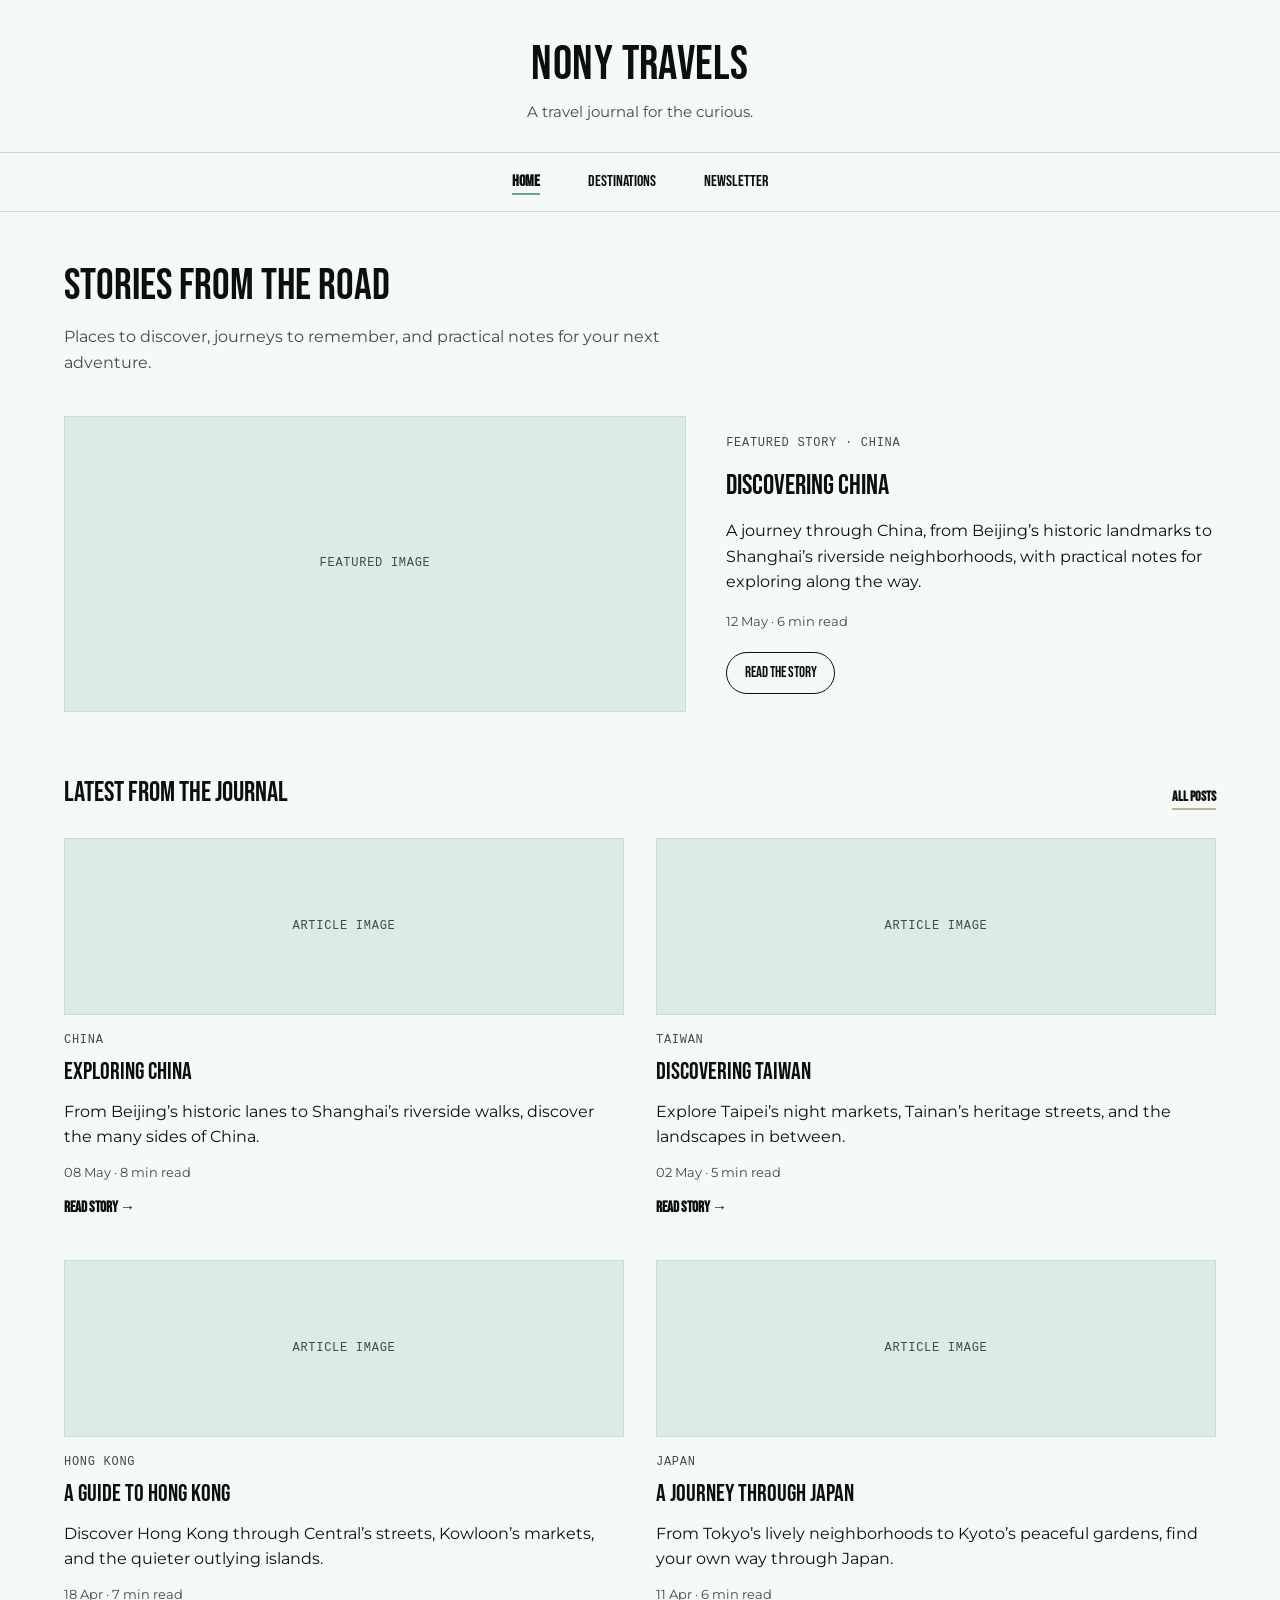
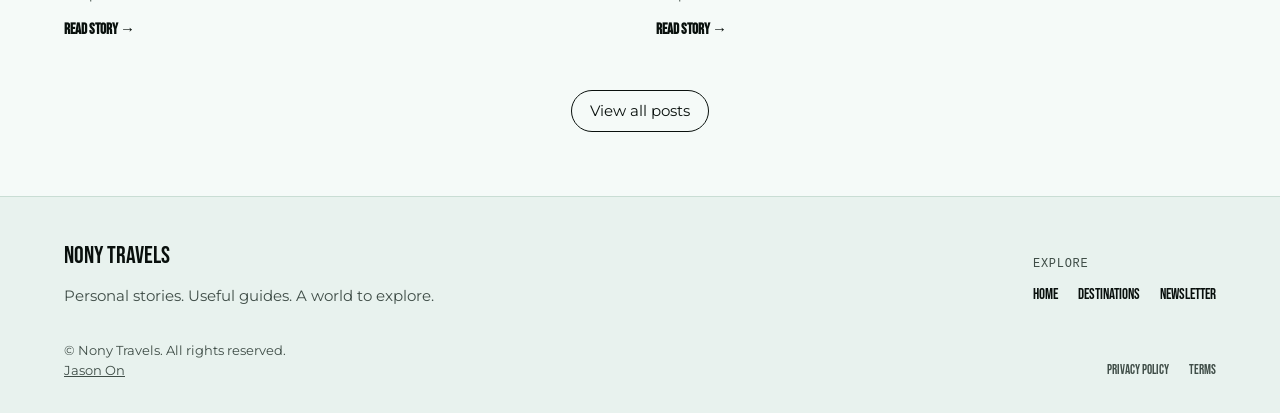
==== index.html @ f222a82f "Update index.html" ====
<!DOCTYPE html>
<html lang="en">
<head>
    <meta charset="UTF-8">
    <meta name="viewport" content="width=device-width, initial-scale=1.0">
    <title>Nony Travels | A travel journal for the curious</title>
    <link rel="stylesheet" href="travel.css">
</head>
<body>

    <header class="site-header">
        <h1>Nony Travels</h1>
        <p class="tagline">A travel journal for the curious.</p>
    </header>

    <nav class="site-nav" aria-label="Main">
        <ul>
            <li><a href="index.html" aria-current="page">Home</a></li>
            <li><a href="destinations.html">Destinations</a></li>
            <li><a href="newsletter.html">Newsletter</a></li>
        </ul>
    </nav>

    <main>
        <section class="intro">
            <h2>Stories from the road</h2>
            <p>Places to discover, journeys to remember, and practical notes for your next adventure.</p>
        </section>

        <!-- Featured story -->
        <section class="featured" aria-labelledby="featured-title">
            <div class="placeholder placeholder-featured" role="img" aria-label="Featured image placeholder">
                Featured image
            </div>
            <div class="featured-text">
                <p class="label">Featured story &middot; China</p>
                <h3 id="featured-title">Discovering China</h3>
                <p>A journey through China, from Beijing&rsquo;s historic landmarks to Shanghai&rsquo;s riverside neighborhoods, with practical notes for exploring along the way.</p>
                <p class="meta">12 May &middot; 6 min read</p>
                <a class="button" href="#">Read the story</a>
            </div>
        </section>

        <!-- Latest posts -->
        <section class="latest" aria-labelledby="latest-title">
            <div class="section-heading">
                <h2 id="latest-title">Latest from the journal</h2>
                <a class="all-posts" href="#">All posts</a>
            </div>

            <div class="post-grid">
                <article class="post">
                    <div class="placeholder placeholder-article" role="img" aria-label="Article image placeholder">
                        Article image
                    </div>
                    <p class="label">China</p>
                    <h3>Exploring China</h3>
                    <p>From Beijing&rsquo;s historic lanes to Shanghai&rsquo;s riverside walks, discover the many sides of China.</p>
                    <p class="meta">08 May &middot; 8 min read</p>
                    <a class="read-link" href="#">Read story &rarr;</a>
                </article>

                <article class="post">
                    <div class="placeholder placeholder-article" role="img" aria-label="Article image placeholder">
                        Article image
                    </div>
                    <p class="label">Taiwan</p>
                    <h3>Discovering Taiwan</h3>
                    <p>Explore Taipei&rsquo;s night markets, Tainan&rsquo;s heritage streets, and the landscapes in between.</p>
                    <p class="meta">02 May &middot; 5 min read</p>
                    <a class="read-link" href="#">Read story &rarr;</a>
                </article>

                <article class="post">
                    <div class="placeholder placeholder-article" role="img" aria-label="Article image placeholder">
                        Article image
                    </div>
                    <p class="label">Hong Kong</p>
                    <h3>A guide to Hong Kong</h3>
                    <p>Discover Hong Kong through Central&rsquo;s streets, Kowloon&rsquo;s markets, and the quieter outlying islands.</p>
                    <p class="meta">18 Apr &middot; 7 min read</p>
                    <a class="read-link" href="#">Read story &rarr;</a>
                </article>

                <article class="post">
                    <div class="placeholder placeholder-article" role="img" aria-label="Article image placeholder">
                        Article image
                    </div>
                    <p class="label">Japan</p>
                    <h3>A journey through Japan</h3>
                    <p>From Tokyo&rsquo;s lively neighborhoods to Kyoto&rsquo;s peaceful gardens, find your own way through Japan.</p>
                    <p class="meta">11 Apr &middot; 6 min read</p>
                    <a class="read-link" href="#">Read story &rarr;</a>
                </article>
            </div>

            <p class="view-all">
                <a class="button" href="#">View all posts</a>
            </p>
        </section>
    </main>

    <footer class="site-footer">
        <div class="footer-inner">
            <div class="footer-brand">
                <p class="footer-name">Nony Travels</p>
                <p>Personal stories. Useful guides. A world to explore.</p>
            </div>

            <nav class="footer-nav" aria-label="Footer">
                <p class="label">Explore</p>
                <ul>
                    <li><a href="index.html">Home</a></li>
                    <li><a href="destinations.html">Destinations</a></li>
                    <li><a href="newsletter.html">Newsletter</a></li>
                </ul>
            </nav>

            <p class="copyright">&copy; Nony Travels. All rights reserved.<br>
                <a href="mailto:jasonon@asu.edu">Jason On</a>
            </p>

            <ul class="legal">
                <li><a href="#">Privacy policy</a></li>
                <li><a href="#">Terms</a></li>
            </ul>
        </div>
    </footer>

</body>
</html>
---- travel.css ----
@import url("https://fonts.googleapis.com/css2?family=Bebas+Neue&family=Montserrat:wght@400;500;600&display=swap");

/* Theme colors */
:root {
	--color-text: #09100d;
	--color-background: #f5faf8;
	--color-primary: #66a991;
	--color-secondary: #95dabe;
	--color-accent: #bcb68a;

	
	--color-muted: #3f4d47;          
	--color-line: #c9ddd4;           
	--color-placeholder: #dcebe5;    
	--color-footer: #e8f2ee;

	--font-serif: "Bebas Neue", sans-serif;
	--font-sans: "Bebas Neue", sans-serif;
	--font-mono: ui-monospace, "SF Mono", Menlo, Consolas, monospace;

	--page-width: 1200px;
	--gutter: 1.5rem;
}

/* Base */
*,
*::before,
*::after {
	box-sizing: border-box;
}

body {
	display: flex;
	flex-direction: column;
	min-height: 100vh;
	margin: 0;
	font-family: var(--font-sans);
	font-size: 1rem;
	line-height: 1.6;
	color: var(--color-text);
	background-color: var(--color-background);
	animation: page-load 900ms ease-out both;
}

@keyframes page-load {
	from {
		filter: blur(12px);
		opacity: 0;
	}
	to {
		filter: blur(0);
		opacity: 1;
	}
}

@media (prefers-reduced-motion: reduce) {
	body {
		animation: none;
	}
}

h1,
h2,
h3 {
	font-family: var(--font-serif);
	font-weight: 400;
	line-height: 1.2;
	margin: 0;
}

p {
	margin: 0;
	font-family: "Montserrat", sans-serif;
}

a {
	color: inherit;
}

a:focus-visible {
	outline: 3px solid var(--color-primary);
	outline-offset: 3px;
	border-radius: 2px;
}

ul {
	list-style: none;
	margin: 0;
	padding: 0;
}

/* Small reusable pieces */
.label {
	font-family: var(--font-mono);
	font-size: 0.75rem;
	text-transform: uppercase;
	letter-spacing: 0.06em;
	color: var(--color-muted);
}

.meta {
	font-size: 0.8125rem;
	color: var(--color-muted);
}

.button {
	display: inline-block;
	padding: 0.5rem 1.1rem;
	border: 1px solid var(--color-text);
	border-radius: 999px;
	text-decoration: none;
	font-size: 0.9375rem;
	background: transparent;
	transition: background-color 0.15s ease;
}

.button:hover {
	background-color: var(--color-secondary);
}

/* Header */
.site-header {
	padding: 2.25rem var(--gutter) 1.75rem;
	text-align: center;
	background-color: var(--color-background);
}

.site-header h1 {
	font-size: clamp(2rem, 5vw, 3rem);
	letter-spacing: 0.01em;
}

.tagline {
	margin-top: 0.4rem;
	font-size: 0.9375rem;
	color: var(--color-muted);
}

/* Navigation */
.site-nav {
	border-top: 1px solid var(--color-line);
	border-bottom: 1px solid var(--color-line);
	background-color: var(--color-background);
}

.site-nav ul {
	display: flex;
	justify-content: center;
	flex-wrap: wrap;
	gap: 0.5rem 3rem;
	padding: 1rem var(--gutter);
}

.site-nav a {
	text-decoration: none;
	font-size: 1rem;
	padding-bottom: 2px;
	border-bottom: 2px solid transparent;
}

.site-nav a:hover {
	border-bottom-color: var(--color-accent);
}

.site-nav a[aria-current="page"] {
	font-weight: 600;
	border-bottom-color: var(--color-primary);
}

/* Main layout */
main {
	flex: 1;
	max-width: var(--page-width);
	margin: 0 auto;
	padding: 3rem var(--gutter) 4rem;
}

.intro h2 {
	font-size: clamp(2rem, 4.5vw, 2.75rem);
}

.intro p {
	margin-top: 0.75rem;
	color: var(--color-muted);
	max-width: 60ch;
}

/* Image placeholders */
.placeholder {
	display: flex;
	align-items: center;
	justify-content: center;
	background-color: var(--color-placeholder);
	border: 1px solid var(--color-line);
	font-family: var(--font-mono);
	font-size: 0.75rem;
	text-transform: uppercase;
	letter-spacing: 0.06em;
	color: var(--color-muted);
}

.placeholder-featured {
	aspect-ratio: 672 / 320;
	min-height: 220px;
}

.placeholder-article {
	aspect-ratio: 584 / 184;
	min-height: 140px;
	margin-bottom: 1rem;
}

/* Featured story */
.featured {
	display: grid;
	grid-template-columns: 1.27fr 1fr;
	gap: 2.5rem;
	align-items: center;
	margin-top: 2.5rem;
}

.featured-text .label {
	margin-bottom: 1rem;
}

.featured-text h3 {
	font-size: 1.75rem;
	margin-bottom: 1rem;
}

.featured-text .meta {
	margin: 1rem 0 1.25rem;
}

/* Latest from the journal */
.latest {
	margin-top: 4rem;
}

.section-heading {
	display: flex;
	justify-content: space-between;
	align-items: baseline;
	gap: 1rem;
	margin-bottom: 1.75rem;
}

.section-heading h2 {
	font-size: 1.75rem;
}

.all-posts {
	font-size: 0.875rem;
	font-weight: 600;
	text-decoration: none;
	border-bottom: 2px solid var(--color-accent);
}

.all-posts:hover {
	border-bottom-color: var(--color-primary);
}

.post-grid {
	display: grid;
	grid-template-columns: repeat(2, 1fr);
	gap: 2.5rem 2rem;
}

.post .label {
	margin-bottom: 0.5rem;
}

.post h3 {
	font-size: 1.5rem;
	margin-bottom: 0.75rem;
}

.post .meta {
	margin: 0.75rem 0;
}

.read-link {
	font-size: 0.9375rem;
	font-weight: 600;
	text-decoration: none;
}

.read-link:hover {
	text-decoration: underline;
	text-decoration-color: var(--color-primary);
	text-decoration-thickness: 2px;
	text-underline-offset: 4px;
}

.view-all {
	margin-top: 3rem;
	text-align: center;
}

/* Footer */
.site-footer {
	background-color: var(--color-footer);
	border-top: 1px solid var(--color-line);
}

.footer-inner {
	max-width: var(--page-width);
	margin: 0 auto;
	padding: 2.5rem var(--gutter) 2rem;
	display: grid;
	grid-template-columns: 1fr auto;
	grid-template-areas:
		"brand nav"
		"copy  legal";
	gap: 2rem 3rem;
	align-items: end;
}

.footer-brand {
	grid-area: brand;
}

.footer-name {
	font-family: var(--font-serif);
	font-size: 1.5rem;
	margin-bottom: 0.5rem;
}

.footer-brand p:last-child {
	color: var(--color-muted);
	font-size: 0.9375rem;
}

.footer-nav {
	grid-area: nav;
}

.footer-nav .label {
	margin-bottom: 0.5rem;
}

.footer-nav ul,
.legal {
	display: flex;
	flex-wrap: wrap;
	gap: 0.25rem 1.25rem;
}

.footer-nav a {
	text-decoration: none;
	font-size: 0.9375rem;
}

.footer-nav a:hover,
.legal a:hover,
.copyright a:hover {
	text-decoration: underline;
}

.copyright {
	grid-area: copy;
	font-size: 0.8125rem;
	color: var(--color-muted);
}

.legal {
	grid-area: legal;
	justify-content: flex-end;
	font-size: 0.8125rem;
	color: var(--color-muted);
}

.legal a {
	text-decoration: none;
}

/* Tablet and mobile */
@media (max-width: 800px) {
	.featured {
		grid-template-columns: 1fr;
		gap: 1.5rem;
	}

	.post-grid {
		grid-template-columns: 1fr;
	}

	.footer-inner {
		grid-template-columns: 1fr;
		grid-template-areas:
			"brand"
			"nav"
			"copy"
			"legal";
		align-items: start;
	}

	.legal {
		justify-content: flex-start;
	}
}
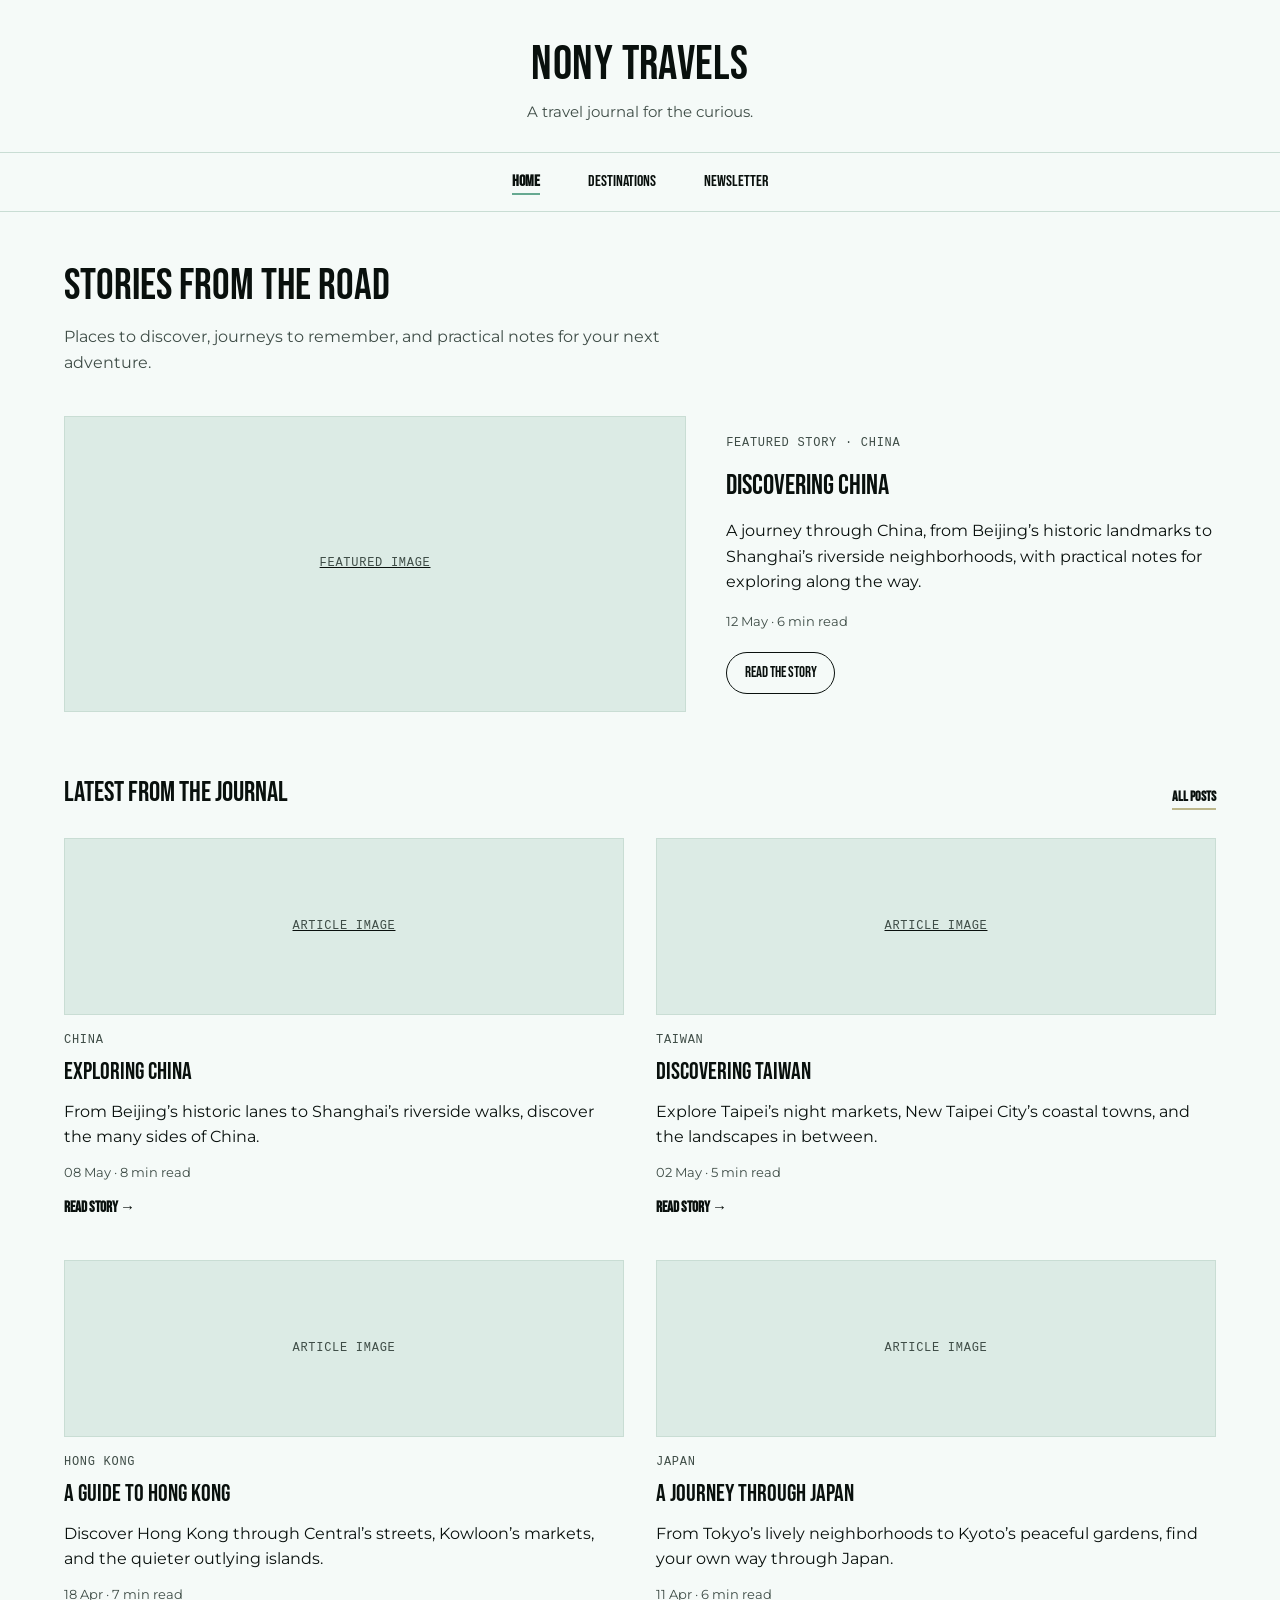
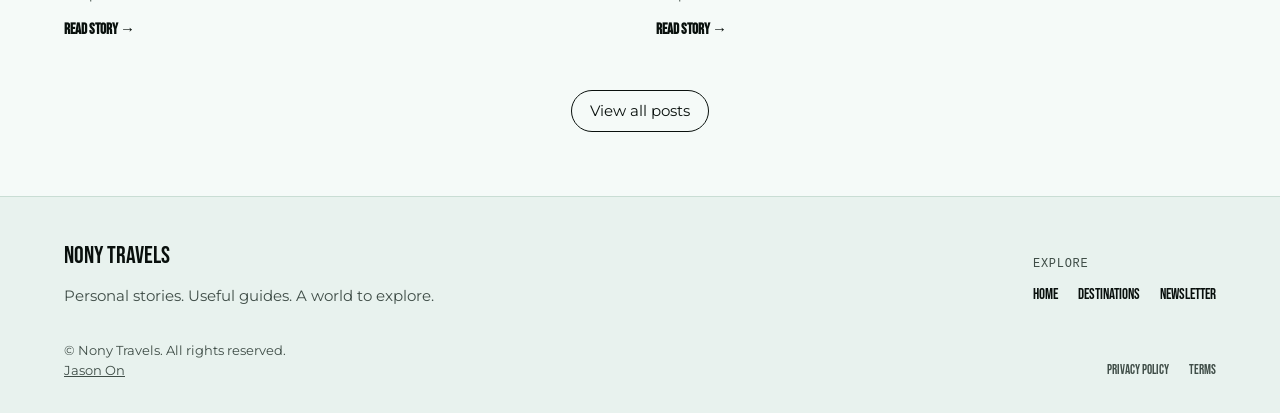
==== commit 83a981d6: "Add China, Destinations, and Taiwan pages; update index and styles" ====
--- a/index.html
+++ b/index.html
@@ -9,7 +9,7 @@
 <body>
 
     <header class="site-header">
-        <h1>Nony Travels</h1>
+        <h1><a href="index.html">Nony Travels</a></h1>
         <p class="tagline">A travel journal for the curious.</p>
     </header>
 
@@ -29,15 +29,17 @@
 
         <!-- Featured story -->
         <section class="featured" aria-labelledby="featured-title">
-            <div class="placeholder placeholder-featured" role="img" aria-label="Featured image placeholder">
-                Featured image
-            </div>
+            <a href="china.html" aria-label="Read Discovering China">
+                <div class="placeholder placeholder-featured" role="img" aria-label="Featured image placeholder">
+                    Featured image
+                </div>
+            </a>
             <div class="featured-text">
                 <p class="label">Featured story &middot; China</p>
-                <h3 id="featured-title">Discovering China</h3>
+                <h3 id="featured-title"><a href="china.html">Discovering China</a></h3>
                 <p>A journey through China, from Beijing&rsquo;s historic landmarks to Shanghai&rsquo;s riverside neighborhoods, with practical notes for exploring along the way.</p>
                 <p class="meta">12 May &middot; 6 min read</p>
-                <a class="button" href="#">Read the story</a>
+                <a class="button" href="china.html">Read the story</a>
             </div>
         </section>
 
@@ -50,25 +52,29 @@
 
             <div class="post-grid">
                 <article class="post">
-                    <div class="placeholder placeholder-article" role="img" aria-label="Article image placeholder">
-                        Article image
-                    </div>
+                    <a href="china.html" aria-label="Read Exploring China">
+                        <div class="placeholder placeholder-article" role="img" aria-label="Exploring China article image">
+                            Article image
+                        </div>
+                    </a>
                     <p class="label">China</p>
-                    <h3>Exploring China</h3>
+                    <h3><a href="china.html">Exploring China</a></h3>
                     <p>From Beijing&rsquo;s historic lanes to Shanghai&rsquo;s riverside walks, discover the many sides of China.</p>
                     <p class="meta">08 May &middot; 8 min read</p>
-                    <a class="read-link" href="#">Read story &rarr;</a>
+                    <a class="read-link" href="china.html">Read story &rarr;</a>
                 </article>
 
                 <article class="post">
-                    <div class="placeholder placeholder-article" role="img" aria-label="Article image placeholder">
-                        Article image
-                    </div>
+                    <a href="taiwan.html" aria-label="Read Discovering Taiwan">
+                        <div class="placeholder placeholder-article" role="img" aria-label="Discovering Taiwan article image">
+                            Article image
+                        </div>
+                    </a>
                     <p class="label">Taiwan</p>
-                    <h3>Discovering Taiwan</h3>
-                    <p>Explore Taipei&rsquo;s night markets, Tainan&rsquo;s heritage streets, and the landscapes in between.</p>
+                    <h3><a href="taiwan.html">Discovering Taiwan</a></h3>
+                    <p>Explore Taipei&rsquo;s night markets, New Taipei City&rsquo;s coastal towns, and the landscapes in between.</p>
                     <p class="meta">02 May &middot; 5 min read</p>
-                    <a class="read-link" href="#">Read story &rarr;</a>
+                    <a class="read-link" href="taiwan.html">Read story &rarr;</a>
                 </article>
 
                 <article class="post">
--- a/travel.css
+++ b/travel.css
@@ -1,401 +1,414 @@
-@import url("https://fonts.googleapis.com/css2?family=Bebas+Neue&family=Montserrat:wght@400;500;600&display=swap");
-
-/* Theme colors */
-:root {
-	--color-text: #09100d;
-	--color-background: #f5faf8;
-	--color-primary: #66a991;
-	--color-secondary: #95dabe;
-	--color-accent: #bcb68a;
-
-	
-	--color-muted: #3f4d47;          
-	--color-line: #c9ddd4;           
-	--color-placeholder: #dcebe5;    
-	--color-footer: #e8f2ee;
-
-	--font-serif: "Bebas Neue", sans-serif;
-	--font-sans: "Bebas Neue", sans-serif;
-	--font-mono: ui-monospace, "SF Mono", Menlo, Consolas, monospace;
-
-	--page-width: 1200px;
-	--gutter: 1.5rem;
-}
-
-/* Base */
-*,
-*::before,
-*::after {
-	box-sizing: border-box;
-}
-
-body {
-	display: flex;
-	flex-direction: column;
-	min-height: 100vh;
-	margin: 0;
-	font-family: var(--font-sans);
-	font-size: 1rem;
-	line-height: 1.6;
-	color: var(--color-text);
-	background-color: var(--color-background);
-	animation: page-load 900ms ease-out both;
-}
-
-@keyframes page-load {
-	from {
-		filter: blur(12px);
-		opacity: 0;
-	}
-	to {
-		filter: blur(0);
-		opacity: 1;
-	}
-}
-
-@media (prefers-reduced-motion: reduce) {
-	body {
-		animation: none;
-	}
-}
-
-h1,
-h2,
-h3 {
-	font-family: var(--font-serif);
-	font-weight: 400;
-	line-height: 1.2;
-	margin: 0;
-}
-
-p {
-	margin: 0;
-	font-family: "Montserrat", sans-serif;
-}
-
-a {
-	color: inherit;
-}
-
-a:focus-visible {
-	outline: 3px solid var(--color-primary);
-	outline-offset: 3px;
-	border-radius: 2px;
-}
-
-ul {
-	list-style: none;
-	margin: 0;
-	padding: 0;
-}
-
-/* Small reusable pieces */
-.label {
-	font-family: var(--font-mono);
-	font-size: 0.75rem;
-	text-transform: uppercase;
-	letter-spacing: 0.06em;
-	color: var(--color-muted);
-}
-
-.meta {
-	font-size: 0.8125rem;
-	color: var(--color-muted);
-}
-
-.button {
-	display: inline-block;
-	padding: 0.5rem 1.1rem;
-	border: 1px solid var(--color-text);
-	border-radius: 999px;
-	text-decoration: none;
-	font-size: 0.9375rem;
-	background: transparent;
-	transition: background-color 0.15s ease;
-}
-
-.button:hover {
-	background-color: var(--color-secondary);
-}
-
-/* Header */
-.site-header {
-	padding: 2.25rem var(--gutter) 1.75rem;
-	text-align: center;
-	background-color: var(--color-background);
-}
-
-.site-header h1 {
-	font-size: clamp(2rem, 5vw, 3rem);
-	letter-spacing: 0.01em;
-}
-
-.tagline {
-	margin-top: 0.4rem;
-	font-size: 0.9375rem;
-	color: var(--color-muted);
-}
-
-/* Navigation */
-.site-nav {
-	border-top: 1px solid var(--color-line);
-	border-bottom: 1px solid var(--color-line);
-	background-color: var(--color-background);
-}
-
-.site-nav ul {
-	display: flex;
-	justify-content: center;
-	flex-wrap: wrap;
-	gap: 0.5rem 3rem;
-	padding: 1rem var(--gutter);
-}
-
-.site-nav a {
-	text-decoration: none;
-	font-size: 1rem;
-	padding-bottom: 2px;
-	border-bottom: 2px solid transparent;
-}
-
-.site-nav a:hover {
-	border-bottom-color: var(--color-accent);
-}
-
-.site-nav a[aria-current="page"] {
-	font-weight: 600;
-	border-bottom-color: var(--color-primary);
-}
-
-/* Main layout */
-main {
-	flex: 1;
-	max-width: var(--page-width);
-	margin: 0 auto;
-	padding: 3rem var(--gutter) 4rem;
-}
-
-.intro h2 {
-	font-size: clamp(2rem, 4.5vw, 2.75rem);
-}
-
-.intro p {
-	margin-top: 0.75rem;
-	color: var(--color-muted);
-	max-width: 60ch;
-}
-
-/* Image placeholders */
-.placeholder {
-	display: flex;
-	align-items: center;
-	justify-content: center;
-	background-color: var(--color-placeholder);
-	border: 1px solid var(--color-line);
-	font-family: var(--font-mono);
-	font-size: 0.75rem;
-	text-transform: uppercase;
-	letter-spacing: 0.06em;
-	color: var(--color-muted);
-}
-
-.placeholder-featured {
-	aspect-ratio: 672 / 320;
-	min-height: 220px;
-}
-
-.placeholder-article {
-	aspect-ratio: 584 / 184;
-	min-height: 140px;
-	margin-bottom: 1rem;
-}
-
-/* Featured story */
-.featured {
-	display: grid;
-	grid-template-columns: 1.27fr 1fr;
-	gap: 2.5rem;
-	align-items: center;
-	margin-top: 2.5rem;
-}
-
-.featured-text .label {
-	margin-bottom: 1rem;
-}
-
-.featured-text h3 {
-	font-size: 1.75rem;
-	margin-bottom: 1rem;
-}
-
-.featured-text .meta {
-	margin: 1rem 0 1.25rem;
-}
-
-/* Latest from the journal */
-.latest {
-	margin-top: 4rem;
-}
-
-.section-heading {
-	display: flex;
-	justify-content: space-between;
-	align-items: baseline;
-	gap: 1rem;
-	margin-bottom: 1.75rem;
-}
-
-.section-heading h2 {
-	font-size: 1.75rem;
-}
-
-.all-posts {
-	font-size: 0.875rem;
-	font-weight: 600;
-	text-decoration: none;
-	border-bottom: 2px solid var(--color-accent);
-}
-
-.all-posts:hover {
-	border-bottom-color: var(--color-primary);
-}
-
-.post-grid {
-	display: grid;
-	grid-template-columns: repeat(2, 1fr);
-	gap: 2.5rem 2rem;
-}
-
-.post .label {
-	margin-bottom: 0.5rem;
-}
-
-.post h3 {
-	font-size: 1.5rem;
-	margin-bottom: 0.75rem;
-}
-
-.post .meta {
-	margin: 0.75rem 0;
-}
-
-.read-link {
-	font-size: 0.9375rem;
-	font-weight: 600;
-	text-decoration: none;
-}
-
-.read-link:hover {
-	text-decoration: underline;
-	text-decoration-color: var(--color-primary);
-	text-decoration-thickness: 2px;
-	text-underline-offset: 4px;
-}
-
-.view-all {
-	margin-top: 3rem;
-	text-align: center;
-}
-
-/* Footer */
-.site-footer {
-	background-color: var(--color-footer);
-	border-top: 1px solid var(--color-line);
-}
-
-.footer-inner {
-	max-width: var(--page-width);
-	margin: 0 auto;
-	padding: 2.5rem var(--gutter) 2rem;
-	display: grid;
-	grid-template-columns: 1fr auto;
-	grid-template-areas:
-		"brand nav"
-		"copy  legal";
-	gap: 2rem 3rem;
-	align-items: end;
-}
-
-.footer-brand {
-	grid-area: brand;
-}
-
-.footer-name {
-	font-family: var(--font-serif);
-	font-size: 1.5rem;
-	margin-bottom: 0.5rem;
-}
-
-.footer-brand p:last-child {
-	color: var(--color-muted);
-	font-size: 0.9375rem;
-}
-
-.footer-nav {
-	grid-area: nav;
-}
-
-.footer-nav .label {
-	margin-bottom: 0.5rem;
-}
-
-.footer-nav ul,
-.legal {
-	display: flex;
-	flex-wrap: wrap;
-	gap: 0.25rem 1.25rem;
-}
-
-.footer-nav a {
-	text-decoration: none;
-	font-size: 0.9375rem;
-}
-
-.footer-nav a:hover,
-.legal a:hover,
-.copyright a:hover {
-	text-decoration: underline;
-}
-
-.copyright {
-	grid-area: copy;
-	font-size: 0.8125rem;
-	color: var(--color-muted);
-}
-
-.legal {
-	grid-area: legal;
-	justify-content: flex-end;
-	font-size: 0.8125rem;
-	color: var(--color-muted);
-}
-
-.legal a {
-	text-decoration: none;
-}
-
-/* Tablet and mobile */
-@media (max-width: 800px) {
-	.featured {
-		grid-template-columns: 1fr;
-		gap: 1.5rem;
-	}
-
-	.post-grid {
-		grid-template-columns: 1fr;
-	}
-
-	.footer-inner {
-		grid-template-columns: 1fr;
-		grid-template-areas:
-			"brand"
-			"nav"
-			"copy"
-			"legal";
-		align-items: start;
-	}
-
-	.legal {
-		justify-content: flex-start;
-	}
-}+@import url("https://fonts.googleapis.com/css2?family=Bebas+Neue&family=Montserrat:wght@400;500;600&display=swap");
+
+/* Theme colors */
+:root {
+	--color-text: #09100d;
+	--color-background: #f5faf8;
+	--color-primary: #66a991;
+	--color-secondary: #95dabe;
+	--color-accent: #bcb68a;
+
+	
+	--color-muted: #3f4d47;          
+	--color-line: #c9ddd4;           
+	--color-placeholder: #dcebe5;    
+	--color-footer: #e8f2ee;
+
+	--font-serif: "Bebas Neue", sans-serif;
+	--font-sans: "Bebas Neue", sans-serif;
+	--font-mono: ui-monospace, "SF Mono", Menlo, Consolas, monospace;
+
+	--page-width: 1200px;
+	--gutter: 1.5rem;
+}
+
+/* Base */
+*,
+*::before,
+*::after {
+	box-sizing: border-box;
+}
+
+body {
+	display: flex;
+	flex-direction: column;
+	min-height: 100vh;
+	margin: 0;
+	font-family: var(--font-sans);
+	font-size: 1rem;
+	line-height: 1.6;
+	color: var(--color-text);
+	background-color: var(--color-background);
+	animation: page-load 900ms ease-out both;
+}
+
+@keyframes page-load {
+	from {
+		filter: blur(12px);
+		opacity: 0;
+	}
+	to {
+		filter: blur(0);
+		opacity: 1;
+	}
+}
+
+@media (prefers-reduced-motion: reduce) {
+	body {
+		animation: none;
+	}
+}
+
+h1,
+h2,
+h3 {
+	font-family: var(--font-serif);
+	font-weight: 400;
+	line-height: 1.2;
+	margin: 0;
+}
+
+h1 a,
+h2 a,
+h3 a {
+	text-decoration: none;
+	transition: font-size 0.15s ease;
+}
+
+h1 a:hover,
+h2 a:hover,
+h3 a:hover {
+	font-size: 1.05em;
+}
+
+p {
+	margin: 0;
+	font-family: "Montserrat", sans-serif;
+}
+
+a {
+	color: inherit;
+}
+
+a:focus-visible {
+	outline: 3px solid var(--color-primary);
+	outline-offset: 3px;
+	border-radius: 2px;
+}
+
+ul {
+	list-style: none;
+	margin: 0;
+	padding: 0;
+}
+
+/* Small reusable pieces */
+.label {
+	font-family: var(--font-mono);
+	font-size: 0.75rem;
+	text-transform: uppercase;
+	letter-spacing: 0.06em;
+	color: var(--color-muted);
+}
+
+.meta {
+	font-size: 0.8125rem;
+	color: var(--color-muted);
+}
+
+.button {
+	display: inline-block;
+	padding: 0.5rem 1.1rem;
+	border: 1px solid var(--color-text);
+	border-radius: 999px;
+	text-decoration: none;
+	font-size: 0.9375rem;
+	background: transparent;
+	transition: background-color 0.15s ease;
+}
+
+.button:hover {
+	background-color: var(--color-secondary);
+}
+
+/* Header */
+.site-header {
+	padding: 2.25rem var(--gutter) 1.75rem;
+	text-align: center;
+	background-color: var(--color-background);
+}
+
+.site-header h1 {
+	font-size: clamp(2rem, 5vw, 3rem);
+	letter-spacing: 0.01em;
+}
+
+.tagline {
+	margin-top: 0.4rem;
+	font-size: 0.9375rem;
+	color: var(--color-muted);
+}
+
+/* Navigation */
+.site-nav {
+	border-top: 1px solid var(--color-line);
+	border-bottom: 1px solid var(--color-line);
+	background-color: var(--color-background);
+}
+
+.site-nav ul {
+	display: flex;
+	justify-content: center;
+	flex-wrap: wrap;
+	gap: 0.5rem 3rem;
+	padding: 1rem var(--gutter);
+}
+
+.site-nav a {
+	text-decoration: none;
+	font-size: 1rem;
+	padding-bottom: 2px;
+	border-bottom: 2px solid transparent;
+}
+
+.site-nav a:hover {
+	border-bottom-color: var(--color-accent);
+}
+
+.site-nav a[aria-current="page"] {
+	font-weight: 600;
+	border-bottom-color: var(--color-primary);
+}
+
+/* Main layout */
+main {
+	flex: 1;
+	max-width: var(--page-width);
+	margin: 0 auto;
+	padding: 3rem var(--gutter) 4rem;
+}
+
+.intro h2 {
+	font-size: clamp(2rem, 4.5vw, 2.75rem);
+}
+
+.intro p {
+	margin-top: 0.75rem;
+	color: var(--color-muted);
+	max-width: 60ch;
+}
+
+/* Image placeholders */
+.placeholder {
+	display: flex;
+	align-items: center;
+	justify-content: center;
+	background-color: var(--color-placeholder);
+	border: 1px solid var(--color-line);
+	font-family: var(--font-mono);
+	font-size: 0.75rem;
+	text-transform: uppercase;
+	letter-spacing: 0.06em;
+	color: var(--color-muted);
+}
+
+.placeholder-featured {
+	aspect-ratio: 672 / 320;
+	min-height: 220px;
+}
+
+.placeholder-article {
+	aspect-ratio: 584 / 184;
+	min-height: 140px;
+	margin-bottom: 1rem;
+}
+
+/* Featured story */
+.featured {
+	display: grid;
+	grid-template-columns: 1.27fr 1fr;
+	gap: 2.5rem;
+	align-items: center;
+	margin-top: 2.5rem;
+}
+
+.featured-text .label {
+	margin-bottom: 1rem;
+}
+
+.featured-text h3 {
+	font-size: 1.75rem;
+	margin-bottom: 1rem;
+}
+
+.featured-text .meta {
+	margin: 1rem 0 1.25rem;
+}
+
+/* Latest from the journal */
+.latest {
+	margin-top: 4rem;
+}
+
+.section-heading {
+	display: flex;
+	justify-content: space-between;
+	align-items: baseline;
+	gap: 1rem;
+	margin-bottom: 1.75rem;
+}
+
+.section-heading h2 {
+	font-size: 1.75rem;
+}
+
+.all-posts {
+	font-size: 0.875rem;
+	font-weight: 600;
+	text-decoration: none;
+	border-bottom: 2px solid var(--color-accent);
+}
+
+.all-posts:hover {
+	border-bottom-color: var(--color-primary);
+}
+
+.post-grid {
+	display: grid;
+	grid-template-columns: repeat(2, 1fr);
+	gap: 2.5rem 2rem;
+}
+
+.post .label {
+	margin-bottom: 0.5rem;
+}
+
+.post h3 {
+	font-size: 1.5rem;
+	margin-bottom: 0.75rem;
+}
+
+.post .meta {
+	margin: 0.75rem 0;
+}
+
+.read-link {
+	font-size: 0.9375rem;
+	font-weight: 600;
+	text-decoration: none;
+}
+
+.read-link:hover {
+	text-decoration: underline;
+	text-decoration-color: var(--color-primary);
+	text-decoration-thickness: 2px;
+	text-underline-offset: 4px;
+}
+
+.view-all {
+	margin-top: 3rem;
+	text-align: center;
+}
+
+/* Footer */
+.site-footer {
+	background-color: var(--color-footer);
+	border-top: 1px solid var(--color-line);
+}
+
+.footer-inner {
+	max-width: var(--page-width);
+	margin: 0 auto;
+	padding: 2.5rem var(--gutter) 2rem;
+	display: grid;
+	grid-template-columns: 1fr auto;
+	grid-template-areas:
+		"brand nav"
+		"copy  legal";
+	gap: 2rem 3rem;
+	align-items: end;
+}
+
+.footer-brand {
+	grid-area: brand;
+}
+
+.footer-name {
+	font-family: var(--font-serif);
+	font-size: 1.5rem;
+	margin-bottom: 0.5rem;
+}
+
+.footer-brand p:last-child {
+	color: var(--color-muted);
+	font-size: 0.9375rem;
+}
+
+.footer-nav {
+	grid-area: nav;
+}
+
+.footer-nav .label {
+	margin-bottom: 0.5rem;
+}
+
+.footer-nav ul,
+.legal {
+	display: flex;
+	flex-wrap: wrap;
+	gap: 0.25rem 1.25rem;
+}
+
+.footer-nav a {
+	text-decoration: none;
+	font-size: 0.9375rem;
+}
+
+.footer-nav a:hover,
+.legal a:hover,
+.copyright a:hover {
+	text-decoration: underline;
+}
+
+.copyright {
+	grid-area: copy;
+	font-size: 0.8125rem;
+	color: var(--color-muted);
+}
+
+.legal {
+	grid-area: legal;
+	justify-content: flex-end;
+	font-size: 0.8125rem;
+	color: var(--color-muted);
+}
+
+.legal a {
+	text-decoration: none;
+}
+
+/* Tablet and mobile */
+@media (max-width: 800px) {
+	.featured {
+		grid-template-columns: 1fr;
+		gap: 1.5rem;
+	}
+
+	.post-grid {
+		grid-template-columns: 1fr;
+	}
+
+	.footer-inner {
+		grid-template-columns: 1fr;
+		grid-template-areas:
+			"brand"
+			"nav"
+			"copy"
+			"legal";
+		align-items: start;
+	}
+
+	.legal {
+		justify-content: flex-start;
+	}
+}
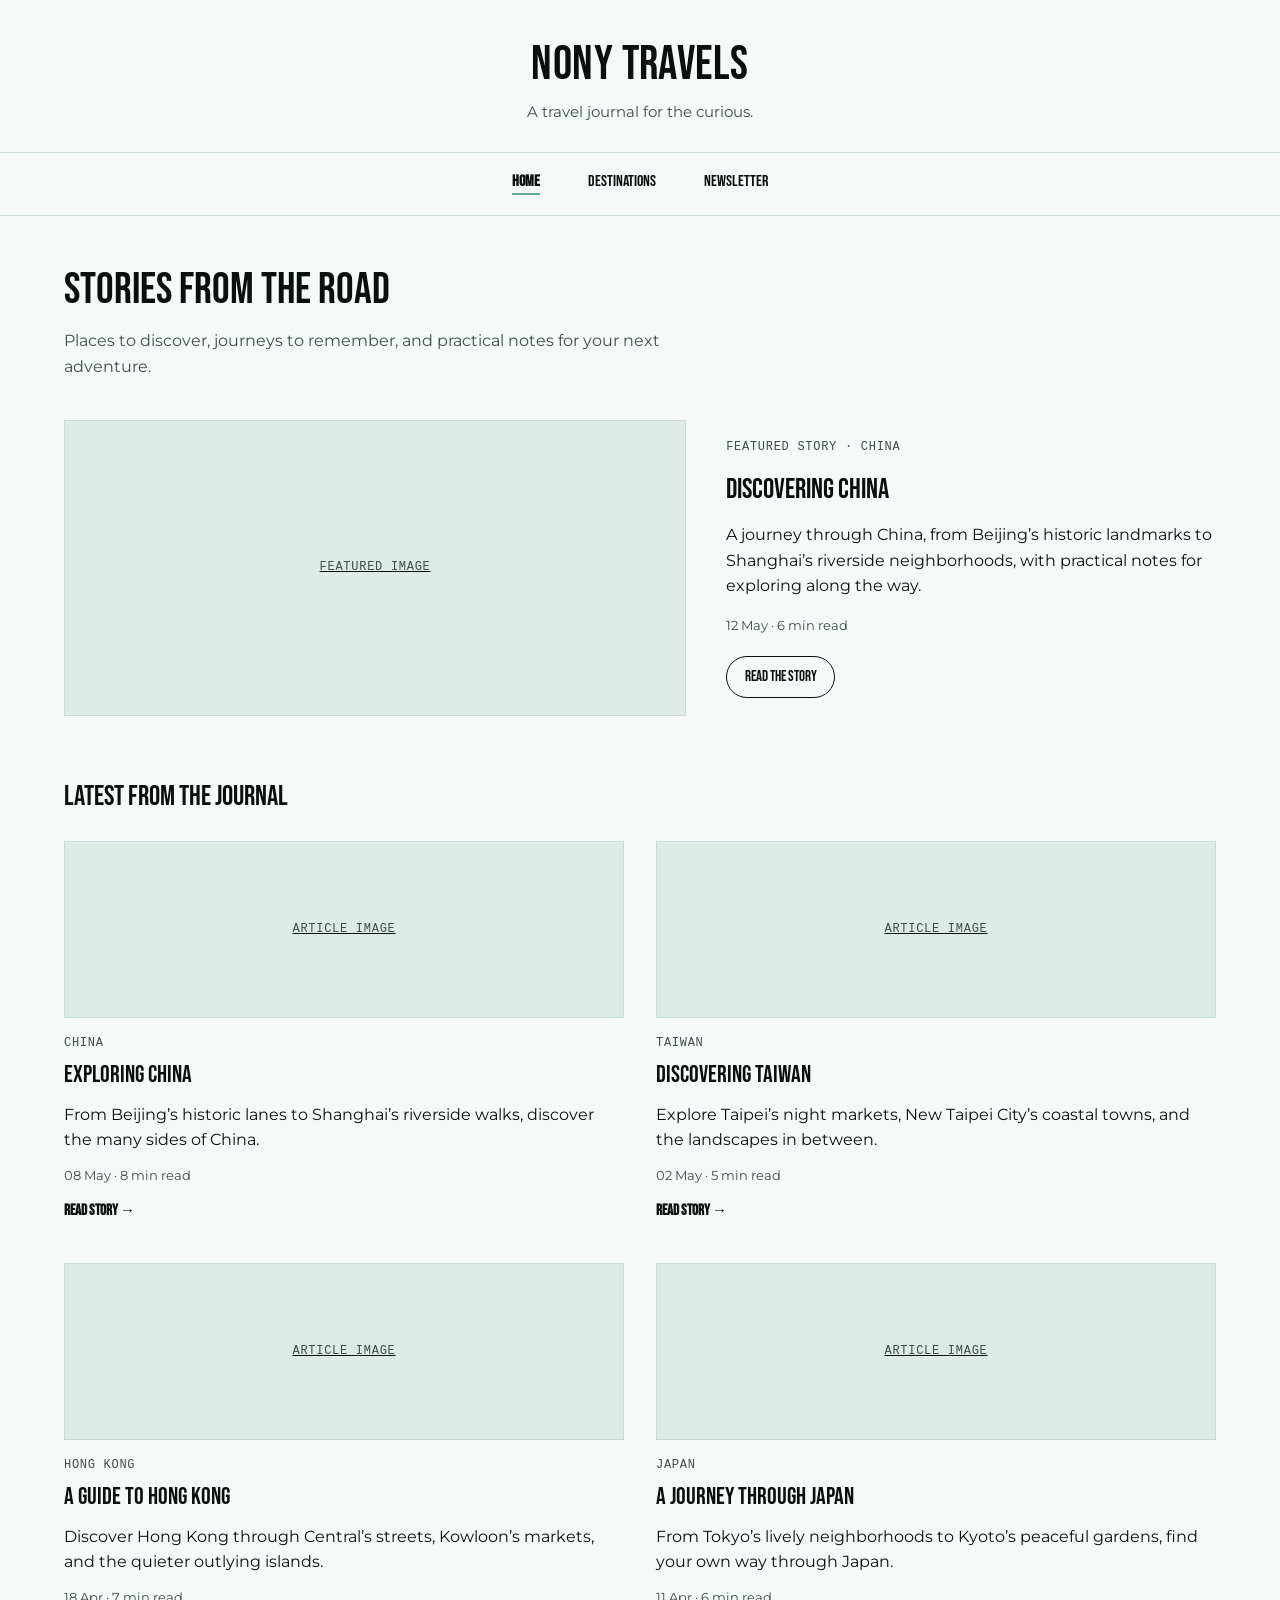
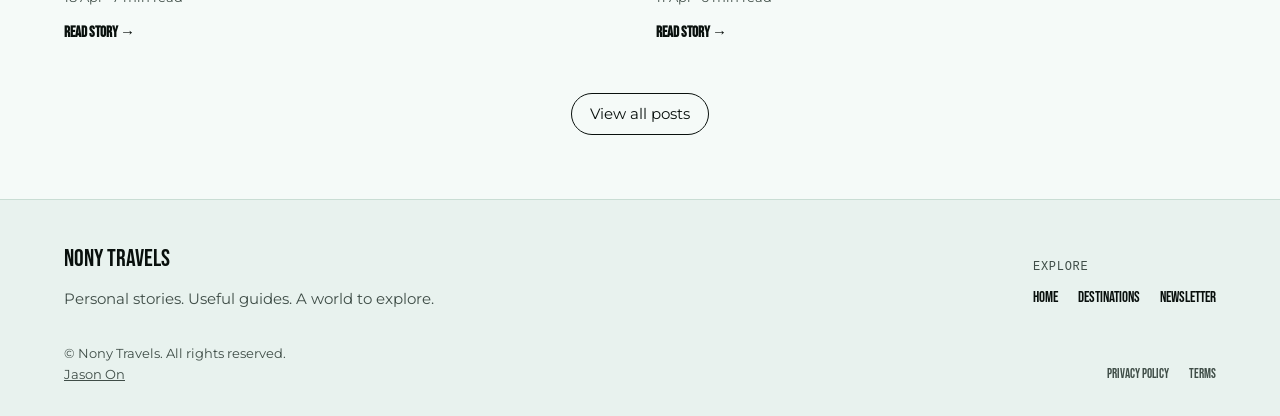
==== commit 52095af7: "Add initial HTML structure and content for travel destinations" ====
--- a/index.html
+++ b/index.html
@@ -1,137 +1,202 @@
-<!DOCTYPE html>
-<html lang="en">
-<head>
-    <meta charset="UTF-8">
-    <meta name="viewport" content="width=device-width, initial-scale=1.0">
-    <title>Nony Travels | A travel journal for the curious</title>
-    <link rel="stylesheet" href="travel.css">
-</head>
-<body>
-
-    <header class="site-header">
-        <h1><a href="index.html">Nony Travels</a></h1>
-        <p class="tagline">A travel journal for the curious.</p>
-    </header>
-
-    <nav class="site-nav" aria-label="Main">
-        <ul>
-            <li><a href="index.html" aria-current="page">Home</a></li>
-            <li><a href="destinations.html">Destinations</a></li>
-            <li><a href="newsletter.html">Newsletter</a></li>
-        </ul>
-    </nav>
-
-    <main>
-        <section class="intro">
-            <h2>Stories from the road</h2>
-            <p>Places to discover, journeys to remember, and practical notes for your next adventure.</p>
-        </section>
-
-        <!-- Featured story -->
-        <section class="featured" aria-labelledby="featured-title">
-            <a href="china.html" aria-label="Read Discovering China">
-                <div class="placeholder placeholder-featured" role="img" aria-label="Featured image placeholder">
-                    Featured image
-                </div>
-            </a>
-            <div class="featured-text">
-                <p class="label">Featured story &middot; China</p>
-                <h3 id="featured-title"><a href="china.html">Discovering China</a></h3>
-                <p>A journey through China, from Beijing&rsquo;s historic landmarks to Shanghai&rsquo;s riverside neighborhoods, with practical notes for exploring along the way.</p>
-                <p class="meta">12 May &middot; 6 min read</p>
-                <a class="button" href="china.html">Read the story</a>
-            </div>
-        </section>
-
-        <!-- Latest posts -->
-        <section class="latest" aria-labelledby="latest-title">
-            <div class="section-heading">
-                <h2 id="latest-title">Latest from the journal</h2>
-                <a class="all-posts" href="#">All posts</a>
-            </div>
-
-            <div class="post-grid">
-                <article class="post">
-                    <a href="china.html" aria-label="Read Exploring China">
-                        <div class="placeholder placeholder-article" role="img" aria-label="Exploring China article image">
-                            Article image
-                        </div>
-                    </a>
-                    <p class="label">China</p>
-                    <h3><a href="china.html">Exploring China</a></h3>
-                    <p>From Beijing&rsquo;s historic lanes to Shanghai&rsquo;s riverside walks, discover the many sides of China.</p>
-                    <p class="meta">08 May &middot; 8 min read</p>
-                    <a class="read-link" href="china.html">Read story &rarr;</a>
-                </article>
-
-                <article class="post">
-                    <a href="taiwan.html" aria-label="Read Discovering Taiwan">
-                        <div class="placeholder placeholder-article" role="img" aria-label="Discovering Taiwan article image">
-                            Article image
-                        </div>
-                    </a>
-                    <p class="label">Taiwan</p>
-                    <h3><a href="taiwan.html">Discovering Taiwan</a></h3>
-                    <p>Explore Taipei&rsquo;s night markets, New Taipei City&rsquo;s coastal towns, and the landscapes in between.</p>
-                    <p class="meta">02 May &middot; 5 min read</p>
-                    <a class="read-link" href="taiwan.html">Read story &rarr;</a>
-                </article>
-
-                <article class="post">
-                    <div class="placeholder placeholder-article" role="img" aria-label="Article image placeholder">
-                        Article image
-                    </div>
-                    <p class="label">Hong Kong</p>
-                    <h3>A guide to Hong Kong</h3>
-                    <p>Discover Hong Kong through Central&rsquo;s streets, Kowloon&rsquo;s markets, and the quieter outlying islands.</p>
-                    <p class="meta">18 Apr &middot; 7 min read</p>
-                    <a class="read-link" href="#">Read story &rarr;</a>
-                </article>
-
-                <article class="post">
-                    <div class="placeholder placeholder-article" role="img" aria-label="Article image placeholder">
-                        Article image
-                    </div>
-                    <p class="label">Japan</p>
-                    <h3>A journey through Japan</h3>
-                    <p>From Tokyo&rsquo;s lively neighborhoods to Kyoto&rsquo;s peaceful gardens, find your own way through Japan.</p>
-                    <p class="meta">11 Apr &middot; 6 min read</p>
-                    <a class="read-link" href="#">Read story &rarr;</a>
-                </article>
-            </div>
-
-            <p class="view-all">
-                <a class="button" href="#">View all posts</a>
-            </p>
-        </section>
-    </main>
-
-    <footer class="site-footer">
-        <div class="footer-inner">
-            <div class="footer-brand">
-                <p class="footer-name">Nony Travels</p>
-                <p>Personal stories. Useful guides. A world to explore.</p>
-            </div>
-
-            <nav class="footer-nav" aria-label="Footer">
-                <p class="label">Explore</p>
-                <ul>
-                    <li><a href="index.html">Home</a></li>
-                    <li><a href="destinations.html">Destinations</a></li>
-                    <li><a href="newsletter.html">Newsletter</a></li>
-                </ul>
-            </nav>
-
-            <p class="copyright">&copy; Nony Travels. All rights reserved.<br>
-                <a href="mailto:jasonon@asu.edu">Jason On</a>
-            </p>
-
-            <ul class="legal">
-                <li><a href="#">Privacy policy</a></li>
-                <li><a href="#">Terms</a></li>
-            </ul>
-        </div>
-    </footer>
-
-</body>
-</html>
+<!DOCTYPE html>
+<html lang="en">
+<head>
+    <meta charset="UTF-8">
+    <meta name="viewport" content="width=device-width, initial-scale=1.0">
+    <title>Nony Travels | A travel journal for the curious</title>
+    <link rel="stylesheet" href="travel.css">
+    <script src="script.js" defer></script>
+</head>
+<body>
+
+    <header class="site-header">
+        <h1><a href="index.html">Nony Travels</a></h1>
+        <p class="tagline">A travel journal for the curious.</p>
+    </header>
+
+    <nav class="site-nav" aria-label="Main">
+        <ul>
+            <li><a href="index.html" aria-current="page">Home</a></li>
+            <li><a href="destinations.html">Destinations</a></li>
+            <li>
+                <button type="button" class="newsletter-trigger" data-open-dialog="newsletter-modal">Newsletter</button>
+            </li>
+        </ul>
+    </nav>
+
+    <main>
+        <section class="intro">
+            <h2>Stories from the road</h2>
+            <p>Places to discover, journeys to remember, and practical notes for your next adventure.</p>
+        </section>
+
+        <!-- Featured story -->
+        <section class="featured" aria-labelledby="featured-title">
+            <a href="china.html" aria-label="Read Discovering China">
+                <div class="placeholder placeholder-featured" role="img" aria-label="Featured image placeholder">
+                    Featured image
+                </div>
+            </a>
+            <div class="featured-text">
+                <p class="label">Featured story &middot; China</p>
+                <h3 id="featured-title"><a href="china.html">Discovering China</a></h3>
+                <p>A journey through China, from Beijing&rsquo;s historic landmarks to Shanghai&rsquo;s riverside neighborhoods, with practical notes for exploring along the way.</p>
+                <p class="meta">12 May &middot; 6 min read</p>
+                <a class="button" href="china.html">Read the story</a>
+            </div>
+        </section>
+
+        <!-- Latest posts -->
+        <section class="latest" aria-labelledby="latest-title">
+            <div class="section-heading">
+                <h2 id="latest-title">Latest from the journal</h2>
+            </div>
+
+            <div class="post-grid">
+                <article class="post">
+                    <a href="china.html" aria-label="Read Exploring China">
+                        <div class="placeholder placeholder-article" role="img" aria-label="Exploring China article image">
+                            Article image
+                        </div>
+                    </a>
+                    <p class="label">China</p>
+                    <h3><a href="china.html">Exploring China</a></h3>
+                    <p>From Beijing&rsquo;s historic lanes to Shanghai&rsquo;s riverside walks, discover the many sides of China.</p>
+                    <p class="meta">08 May &middot; 8 min read</p>
+                    <a class="read-link" href="china.html">Read story &rarr;</a>
+                </article>
+
+                <article class="post">
+                    <a href="taiwan.html" aria-label="Read Discovering Taiwan">
+                        <div class="placeholder placeholder-article" role="img" aria-label="Discovering Taiwan article image">
+                            Article image
+                        </div>
+                    </a>
+                    <p class="label">Taiwan</p>
+                    <h3><a href="taiwan.html">Discovering Taiwan</a></h3>
+                    <p>Explore Taipei&rsquo;s night markets, New Taipei City&rsquo;s coastal towns, and the landscapes in between.</p>
+                    <p class="meta">02 May &middot; 5 min read</p>
+                    <a class="read-link" href="taiwan.html">Read story &rarr;</a>
+                </article>
+
+                <article class="post">
+                    <a href="hongkong.html" aria-label="Read A guide to Hong Kong">
+                        <div class="placeholder placeholder-article" role="img" aria-label="A guide to Hong Kong article image">
+                            Article image
+                        </div>
+                    </a>
+                    <p class="label">Hong Kong</p>
+                    <h3><a href="hongkong.html">A guide to Hong Kong</a></h3>
+                    <p>Discover Hong Kong through Central&rsquo;s streets, Kowloon&rsquo;s markets, and the quieter outlying islands.</p>
+                    <p class="meta">18 Apr &middot; 7 min read</p>
+                    <a class="read-link" href="#">Read story &rarr;</a>
+                </article>
+
+                <article class="post">
+                    <a href="japan.html" aria-label="Read A journey through Japan">
+                        <div class="placeholder placeholder-article" role="img" aria-label="A journey through Japan article image">
+                            Article image
+                        </div>
+                    </a>
+                    <p class="label">Japan</p>
+                    <h3><a href="japan.html">A journey through Japan</a></h3>
+                    <p>From Tokyo&rsquo;s lively neighborhoods to Kyoto&rsquo;s peaceful gardens, find your own way through Japan.</p>
+                    <p class="meta">11 Apr &middot; 6 min read</p>
+                    <a class="read-link" href="japan.html">Read story &rarr;</a>
+                </article>
+            </div>
+
+            <p class="view-all">
+                <a class="button" href="destinations.html">View all posts</a>
+            </p>
+        </section>
+    </main>
+
+    <footer class="site-footer">
+        <div class="footer-inner">
+            <div class="footer-brand">
+                <p class="footer-name">Nony Travels</p>
+                <p>Personal stories. Useful guides. A world to explore.</p>
+            </div>
+
+            <nav class="footer-nav" aria-label="Footer">
+                <p class="label">Explore</p>
+                <ul>
+                    <li><a href="index.html">Home</a></li>
+                    <li><a href="destinations.html">Destinations</a></li>
+                    <li>
+                        <button type="button" class="newsletter-trigger" data-open-dialog="newsletter-modal">Newsletter</button>
+                    </li>
+                </ul>
+            </nav>
+
+            <p class="copyright">&copy; Nony Travels. All rights reserved.<br>
+                <a href="https://www.instagram.com/anonymiti3/">Jason On</a>
+            </p>
+
+            <ul class="legal">
+                <li><a href="#">Privacy policy</a></li>
+                <li><a href="#">Terms</a></li>
+            </ul>
+        </div>
+    </footer>
+
+    <!-- Newsletter signup modal (one copy, opened by the nav and footer buttons) -->
+    <dialog id="newsletter-modal" aria-labelledby="newsletter-title">
+        <form method="dialog">
+            <button type="submit" aria-label="Close newsletter signup">Close</button>
+        </form>
+
+        <form action="#" method="post" data-newsletter-form novalidate>
+            <h2 class="dialog-title" id="newsletter-title">Get travel stories in your inbox</h2>
+            <p class="form-note">All fields are required.</p>
+
+            <div class="field">
+                <label for="newsletter-name">Full name</label>
+                <input id="newsletter-name" name="name" type="text" autocomplete="name" required aria-describedby="newsletter-name-error">
+                <p class="field-error" id="newsletter-name-error" data-error-for="name"></p>
+            </div>
+
+            <div class="field">
+                <label for="newsletter-email">Email address</label>
+                <input id="newsletter-email" name="email" type="email" autocomplete="email" required aria-describedby="newsletter-email-error">
+                <p class="field-error" id="newsletter-email-error" data-error-for="email"></p>
+            </div>
+
+            <fieldset aria-describedby="newsletter-interests-error">
+                <legend>Content preferences</legend>
+                <div class="choice-group">
+                    <label class="choice"><input type="checkbox" name="interests" value="destination-guides"> Destination guides</label>
+                    <label class="choice"><input type="checkbox" name="interests" value="travel-tips"> Travel tips</label>
+                    <label class="choice"><input type="checkbox" name="interests" value="food-culture"> Food &amp; culture</label>
+                    <label class="choice"><input type="checkbox" name="interests" value="budget-travel"> Budget travel</label>
+                    <label class="choice"><input type="checkbox" name="interests" value="adventure"> Adventure &amp; outdoors</label>
+                </div>
+                <p class="field-error" id="newsletter-interests-error" data-error-for="interests"></p>
+            </fieldset>
+
+            <fieldset aria-describedby="newsletter-frequency-error">
+                <legend>Email frequency</legend>
+                <div class="choice-group">
+                    <label class="choice"><input type="radio" name="frequency" value="weekly"> Weekly</label>
+                    <label class="choice"><input type="radio" name="frequency" value="biweekly"> Every two weeks</label>
+                    <label class="choice"><input type="radio" name="frequency" value="monthly"> Monthly</label>
+                </div>
+                <p class="field-error" id="newsletter-frequency-error" data-error-for="frequency"></p>
+            </fieldset>
+
+            <div class="field">
+                <label class="choice consent">
+                    <input type="checkbox" name="consent" value="yes" required aria-describedby="newsletter-consent-error">
+                    I agree to receive the travel newsletter by email and understand I can unsubscribe at any time.
+                </label>
+                <p class="field-error" id="newsletter-consent-error" data-error-for="consent"></p>
+            </div>
+
+            <button type="submit">Subscribe</button>
+            <p class="form-status" role="status" aria-live="polite"></p>
+        </form>
+    </dialog>
+
+</body>
+</html>
--- a/travel.css
+++ b/travel.css
@@ -1,414 +1,624 @@
-@import url("https://fonts.googleapis.com/css2?family=Bebas+Neue&family=Montserrat:wght@400;500;600&display=swap");
-
-/* Theme colors */
-:root {
-	--color-text: #09100d;
-	--color-background: #f5faf8;
-	--color-primary: #66a991;
-	--color-secondary: #95dabe;
-	--color-accent: #bcb68a;
-
-	
-	--color-muted: #3f4d47;          
-	--color-line: #c9ddd4;           
-	--color-placeholder: #dcebe5;    
-	--color-footer: #e8f2ee;
-
-	--font-serif: "Bebas Neue", sans-serif;
-	--font-sans: "Bebas Neue", sans-serif;
-	--font-mono: ui-monospace, "SF Mono", Menlo, Consolas, monospace;
-
-	--page-width: 1200px;
-	--gutter: 1.5rem;
-}
-
-/* Base */
-*,
-*::before,
-*::after {
-	box-sizing: border-box;
-}
-
-body {
-	display: flex;
-	flex-direction: column;
-	min-height: 100vh;
-	margin: 0;
-	font-family: var(--font-sans);
-	font-size: 1rem;
-	line-height: 1.6;
-	color: var(--color-text);
-	background-color: var(--color-background);
-	animation: page-load 900ms ease-out both;
-}
-
-@keyframes page-load {
-	from {
-		filter: blur(12px);
-		opacity: 0;
-	}
-	to {
-		filter: blur(0);
-		opacity: 1;
-	}
-}
-
-@media (prefers-reduced-motion: reduce) {
-	body {
-		animation: none;
-	}
-}
-
-h1,
-h2,
-h3 {
-	font-family: var(--font-serif);
-	font-weight: 400;
-	line-height: 1.2;
-	margin: 0;
-}
-
-h1 a,
-h2 a,
-h3 a {
-	text-decoration: none;
-	transition: font-size 0.15s ease;
-}
-
-h1 a:hover,
-h2 a:hover,
-h3 a:hover {
-	font-size: 1.05em;
-}
-
-p {
-	margin: 0;
-	font-family: "Montserrat", sans-serif;
-}
-
-a {
-	color: inherit;
-}
-
-a:focus-visible {
-	outline: 3px solid var(--color-primary);
-	outline-offset: 3px;
-	border-radius: 2px;
-}
-
-ul {
-	list-style: none;
-	margin: 0;
-	padding: 0;
-}
-
-/* Small reusable pieces */
-.label {
-	font-family: var(--font-mono);
-	font-size: 0.75rem;
-	text-transform: uppercase;
-	letter-spacing: 0.06em;
-	color: var(--color-muted);
-}
-
-.meta {
-	font-size: 0.8125rem;
-	color: var(--color-muted);
-}
-
-.button {
-	display: inline-block;
-	padding: 0.5rem 1.1rem;
-	border: 1px solid var(--color-text);
-	border-radius: 999px;
-	text-decoration: none;
-	font-size: 0.9375rem;
-	background: transparent;
-	transition: background-color 0.15s ease;
-}
-
-.button:hover {
-	background-color: var(--color-secondary);
-}
-
-/* Header */
-.site-header {
-	padding: 2.25rem var(--gutter) 1.75rem;
-	text-align: center;
-	background-color: var(--color-background);
-}
-
-.site-header h1 {
-	font-size: clamp(2rem, 5vw, 3rem);
-	letter-spacing: 0.01em;
-}
-
-.tagline {
-	margin-top: 0.4rem;
-	font-size: 0.9375rem;
-	color: var(--color-muted);
-}
-
-/* Navigation */
-.site-nav {
-	border-top: 1px solid var(--color-line);
-	border-bottom: 1px solid var(--color-line);
-	background-color: var(--color-background);
-}
-
-.site-nav ul {
-	display: flex;
-	justify-content: center;
-	flex-wrap: wrap;
-	gap: 0.5rem 3rem;
-	padding: 1rem var(--gutter);
-}
-
-.site-nav a {
-	text-decoration: none;
-	font-size: 1rem;
-	padding-bottom: 2px;
-	border-bottom: 2px solid transparent;
-}
-
-.site-nav a:hover {
-	border-bottom-color: var(--color-accent);
-}
-
-.site-nav a[aria-current="page"] {
-	font-weight: 600;
-	border-bottom-color: var(--color-primary);
-}
-
-/* Main layout */
-main {
-	flex: 1;
-	max-width: var(--page-width);
-	margin: 0 auto;
-	padding: 3rem var(--gutter) 4rem;
-}
-
-.intro h2 {
-	font-size: clamp(2rem, 4.5vw, 2.75rem);
-}
-
-.intro p {
-	margin-top: 0.75rem;
-	color: var(--color-muted);
-	max-width: 60ch;
-}
-
-/* Image placeholders */
-.placeholder {
-	display: flex;
-	align-items: center;
-	justify-content: center;
-	background-color: var(--color-placeholder);
-	border: 1px solid var(--color-line);
-	font-family: var(--font-mono);
-	font-size: 0.75rem;
-	text-transform: uppercase;
-	letter-spacing: 0.06em;
-	color: var(--color-muted);
-}
-
-.placeholder-featured {
-	aspect-ratio: 672 / 320;
-	min-height: 220px;
-}
-
-.placeholder-article {
-	aspect-ratio: 584 / 184;
-	min-height: 140px;
-	margin-bottom: 1rem;
-}
-
-/* Featured story */
-.featured {
-	display: grid;
-	grid-template-columns: 1.27fr 1fr;
-	gap: 2.5rem;
-	align-items: center;
-	margin-top: 2.5rem;
-}
-
-.featured-text .label {
-	margin-bottom: 1rem;
-}
-
-.featured-text h3 {
-	font-size: 1.75rem;
-	margin-bottom: 1rem;
-}
-
-.featured-text .meta {
-	margin: 1rem 0 1.25rem;
-}
-
-/* Latest from the journal */
-.latest {
-	margin-top: 4rem;
-}
-
-.section-heading {
-	display: flex;
-	justify-content: space-between;
-	align-items: baseline;
-	gap: 1rem;
-	margin-bottom: 1.75rem;
-}
-
-.section-heading h2 {
-	font-size: 1.75rem;
-}
-
-.all-posts {
-	font-size: 0.875rem;
-	font-weight: 600;
-	text-decoration: none;
-	border-bottom: 2px solid var(--color-accent);
-}
-
-.all-posts:hover {
-	border-bottom-color: var(--color-primary);
-}
-
-.post-grid {
-	display: grid;
-	grid-template-columns: repeat(2, 1fr);
-	gap: 2.5rem 2rem;
-}
-
-.post .label {
-	margin-bottom: 0.5rem;
-}
-
-.post h3 {
-	font-size: 1.5rem;
-	margin-bottom: 0.75rem;
-}
-
-.post .meta {
-	margin: 0.75rem 0;
-}
-
-.read-link {
-	font-size: 0.9375rem;
-	font-weight: 600;
-	text-decoration: none;
-}
-
-.read-link:hover {
-	text-decoration: underline;
-	text-decoration-color: var(--color-primary);
-	text-decoration-thickness: 2px;
-	text-underline-offset: 4px;
-}
-
-.view-all {
-	margin-top: 3rem;
-	text-align: center;
-}
-
-/* Footer */
-.site-footer {
-	background-color: var(--color-footer);
-	border-top: 1px solid var(--color-line);
-}
-
-.footer-inner {
-	max-width: var(--page-width);
-	margin: 0 auto;
-	padding: 2.5rem var(--gutter) 2rem;
-	display: grid;
-	grid-template-columns: 1fr auto;
-	grid-template-areas:
-		"brand nav"
-		"copy  legal";
-	gap: 2rem 3rem;
-	align-items: end;
-}
-
-.footer-brand {
-	grid-area: brand;
-}
-
-.footer-name {
-	font-family: var(--font-serif);
-	font-size: 1.5rem;
-	margin-bottom: 0.5rem;
-}
-
-.footer-brand p:last-child {
-	color: var(--color-muted);
-	font-size: 0.9375rem;
-}
-
-.footer-nav {
-	grid-area: nav;
-}
-
-.footer-nav .label {
-	margin-bottom: 0.5rem;
-}
-
-.footer-nav ul,
-.legal {
-	display: flex;
-	flex-wrap: wrap;
-	gap: 0.25rem 1.25rem;
-}
-
-.footer-nav a {
-	text-decoration: none;
-	font-size: 0.9375rem;
-}
-
-.footer-nav a:hover,
-.legal a:hover,
-.copyright a:hover {
-	text-decoration: underline;
-}
-
-.copyright {
-	grid-area: copy;
-	font-size: 0.8125rem;
-	color: var(--color-muted);
-}
-
-.legal {
-	grid-area: legal;
-	justify-content: flex-end;
-	font-size: 0.8125rem;
-	color: var(--color-muted);
-}
-
-.legal a {
-	text-decoration: none;
-}
-
-/* Tablet and mobile */
-@media (max-width: 800px) {
-	.featured {
-		grid-template-columns: 1fr;
-		gap: 1.5rem;
-	}
-
-	.post-grid {
-		grid-template-columns: 1fr;
-	}
-
-	.footer-inner {
-		grid-template-columns: 1fr;
-		grid-template-areas:
-			"brand"
-			"nav"
-			"copy"
-			"legal";
-		align-items: start;
-	}
-
-	.legal {
-		justify-content: flex-start;
-	}
-}
+@import url("https://fonts.googleapis.com/css2?family=Bebas+Neue&family=Montserrat:wght@400;500;600&display=swap");
+
+/* Theme colors */
+:root {
+	--color-text: #09100d;
+	--color-background: #f5faf8;
+	--color-primary: #66a991;
+	--color-secondary: #95dabe;
+	--color-accent: #bcb68a;
+
+	
+	--color-muted: #3f4d47;          
+	--color-line: #c9ddd4;           
+	--color-placeholder: #dcebe5;    
+	--color-footer: #e8f2ee;
+
+	--font-serif: "Bebas Neue", sans-serif;
+	--font-sans: "Bebas Neue", sans-serif;
+	--font-mono: ui-monospace, "SF Mono", Menlo, Consolas, monospace;
+
+	--page-width: 1200px;
+	--gutter: 1.5rem;
+}
+
+/* Base */
+*,
+*::before,
+*::after {
+	box-sizing: border-box;
+}
+
+body {
+	display: flex;
+	flex-direction: column;
+	min-height: 100vh;
+	margin: 0;
+	font-family: var(--font-sans);
+	font-size: 1rem;
+	line-height: 1.6;
+	color: var(--color-text);
+	background-color: var(--color-background);
+	animation: page-load 900ms ease-out both;
+}
+
+@keyframes page-load {
+	from {
+		filter: blur(12px);
+		opacity: 0;
+	}
+	to {
+		filter: blur(0);
+		opacity: 1;
+	}
+}
+
+@media (prefers-reduced-motion: reduce) {
+	body {
+		animation: none;
+	}
+}
+
+h1,
+h2,
+h3 {
+	font-family: var(--font-serif);
+	font-weight: 400;
+	line-height: 1.2;
+	margin: 0;
+}
+
+h1 a,
+h2 a,
+h3 a {
+	text-decoration: none;
+	transition: font-size 0.15s ease;
+}
+
+h1 a:hover,
+h2 a:hover,
+h3 a:hover {
+	font-size: 1.05em;
+}
+
+p {
+	margin: 0;
+	font-family: "Montserrat", sans-serif;
+}
+
+a {
+	color: inherit;
+}
+
+a:focus-visible {
+	outline: 3px solid var(--color-primary);
+	outline-offset: 3px;
+	border-radius: 2px;
+}
+
+ul {
+	list-style: none;
+	margin: 0;
+	padding: 0;
+}
+
+/* Small reusable pieces */
+.label {
+	font-family: var(--font-mono);
+	font-size: 0.75rem;
+	text-transform: uppercase;
+	letter-spacing: 0.06em;
+	color: var(--color-muted);
+}
+
+.meta {
+	font-size: 0.8125rem;
+	color: var(--color-muted);
+}
+
+.button {
+	display: inline-block;
+	padding: 0.5rem 1.1rem;
+	border: 1px solid var(--color-text);
+	border-radius: 999px;
+	text-decoration: none;
+	font-size: 0.9375rem;
+	background: transparent;
+	transition: background-color 0.15s ease;
+}
+
+.button:hover {
+	background-color: var(--color-secondary);
+}
+
+/* Header */
+.site-header {
+	padding: 2.25rem var(--gutter) 1.75rem;
+	text-align: center;
+	background-color: var(--color-background);
+}
+
+.site-header h1 {
+	font-size: clamp(2rem, 5vw, 3rem);
+	letter-spacing: 0.01em;
+}
+
+.tagline {
+	margin-top: 0.4rem;
+	font-size: 0.9375rem;
+	color: var(--color-muted);
+}
+
+/* Navigation */
+.site-nav {
+	border-top: 1px solid var(--color-line);
+	border-bottom: 1px solid var(--color-line);
+	background-color: var(--color-background);
+}
+
+.site-nav ul {
+	display: flex;
+	justify-content: center;
+	flex-wrap: wrap;
+	gap: 0.5rem 3rem;
+	padding: 1rem var(--gutter);
+}
+
+.site-nav a {
+	text-decoration: none;
+	font-size: 1rem;
+	padding-bottom: 2px;
+	border-bottom: 2px solid transparent;
+}
+
+.site-nav a:hover {
+	border-bottom-color: var(--color-accent);
+}
+
+.site-nav a[aria-current="page"] {
+	font-weight: 600;
+	border-bottom-color: var(--color-primary);
+}
+
+/* Newsletter button in the nav (styled to match the links) */
+.site-nav .newsletter-trigger {
+	/* reset button defaults */
+	appearance: none;
+	background: none;
+	border: 0;
+	margin: 0;
+	cursor: pointer;
+
+	/* match the links */
+	font: inherit;
+	font-size: 1rem;
+	line-height: inherit;
+	color: inherit;
+	padding: 0 0 2px;
+	border-bottom: 2px solid transparent;
+}
+
+.site-nav .newsletter-trigger:hover {
+	border-bottom-color: var(--color-accent);
+}
+
+.site-nav .newsletter-trigger:focus-visible,
+.footer-nav .newsletter-trigger:focus-visible {
+	outline: 3px solid var(--color-primary);
+	outline-offset: 3px;
+	border-radius: 2px;
+}
+
+/* Main layout */
+main {
+	flex: 1;
+	max-width: var(--page-width);
+	margin: 0 auto;
+	padding: 3rem var(--gutter) 4rem;
+}
+
+.intro h2 {
+	font-size: clamp(2rem, 4.5vw, 2.75rem);
+}
+
+.intro p {
+	margin-top: 0.75rem;
+	color: var(--color-muted);
+	max-width: 60ch;
+}
+
+/* Image placeholders */
+.placeholder {
+	display: flex;
+	align-items: center;
+	justify-content: center;
+	background-color: var(--color-placeholder);
+	border: 1px solid var(--color-line);
+	font-family: var(--font-mono);
+	font-size: 0.75rem;
+	text-transform: uppercase;
+	letter-spacing: 0.06em;
+	color: var(--color-muted);
+}
+
+.placeholder-featured {
+	aspect-ratio: 672 / 320;
+	min-height: 220px;
+}
+
+.placeholder-article {
+	aspect-ratio: 584 / 184;
+	min-height: 140px;
+	margin-bottom: 1rem;
+}
+
+/* Featured story */
+.featured {
+	display: grid;
+	grid-template-columns: 1.27fr 1fr;
+	gap: 2.5rem;
+	align-items: center;
+	margin-top: 2.5rem;
+}
+
+.featured-text .label {
+	margin-bottom: 1rem;
+}
+
+.featured-text h3 {
+	font-size: 1.75rem;
+	margin-bottom: 1rem;
+}
+
+.featured-text .meta {
+	margin: 1rem 0 1.25rem;
+}
+
+/* Latest from the journal */
+.latest {
+	margin-top: 4rem;
+}
+
+.section-heading {
+	display: flex;
+	justify-content: space-between;
+	align-items: baseline;
+	gap: 1rem;
+	margin-bottom: 1.75rem;
+}
+
+.section-heading h2 {
+	font-size: 1.75rem;
+}
+
+.all-posts {
+	font-size: 0.875rem;
+	font-weight: 600;
+	text-decoration: none;
+	border-bottom: 2px solid var(--color-accent);
+}
+
+.all-posts:hover {
+	border-bottom-color: var(--color-primary);
+}
+
+.post-grid {
+	display: grid;
+	grid-template-columns: repeat(2, 1fr);
+	gap: 2.5rem 2rem;
+}
+
+.post .label {
+	margin-bottom: 0.5rem;
+}
+
+.post h3 {
+	font-size: 1.5rem;
+	margin-bottom: 0.75rem;
+}
+
+.post .meta {
+	margin: 0.75rem 0;
+}
+
+.read-link {
+	font-size: 0.9375rem;
+	font-weight: 600;
+	text-decoration: none;
+}
+
+.read-link:hover {
+	text-decoration: underline;
+	text-decoration-color: var(--color-primary);
+	text-decoration-thickness: 2px;
+	text-underline-offset: 4px;
+}
+
+.view-all {
+	margin-top: 3rem;
+	text-align: center;
+}
+
+/* Footer */
+.site-footer {
+	background-color: var(--color-footer);
+	border-top: 1px solid var(--color-line);
+}
+
+.footer-inner {
+	max-width: var(--page-width);
+	margin: 0 auto;
+	padding: 2.5rem var(--gutter) 2rem;
+	display: grid;
+	grid-template-columns: 1fr auto;
+	grid-template-areas:
+		"brand nav"
+		"copy  legal";
+	gap: 2rem 3rem;
+	align-items: end;
+}
+
+.footer-brand {
+	grid-area: brand;
+}
+
+.footer-name {
+	font-family: var(--font-serif);
+	font-size: 1.5rem;
+	margin-bottom: 0.5rem;
+}
+
+.footer-brand p:last-child {
+	color: var(--color-muted);
+	font-size: 0.9375rem;
+}
+
+.footer-nav {
+	grid-area: nav;
+}
+
+.footer-nav .label {
+	margin-bottom: 0.5rem;
+}
+
+.footer-nav ul,
+.legal {
+	display: flex;
+	flex-wrap: wrap;
+	gap: 0.25rem 1.25rem;
+}
+
+.footer-nav a {
+	text-decoration: none;
+	font-size: 0.9375rem;
+}
+
+.footer-nav a:hover,
+.legal a:hover,
+.copyright a:hover {
+	text-decoration: underline;
+}
+
+/* Newsletter button in the footer (styled to match the footer links) */
+.footer-nav .newsletter-trigger {
+	appearance: none;
+	background: none;
+	border: 0;
+	margin: 0;
+	padding: 0;
+	cursor: pointer;
+	font: inherit;
+	font-size: 0.9375rem;
+	line-height: inherit;
+	color: inherit;
+	text-decoration: none;
+}
+
+.footer-nav .newsletter-trigger:hover {
+	text-decoration: underline;
+}
+
+.copyright {
+	grid-area: copy;
+	font-size: 0.8125rem;
+	color: var(--color-muted);
+}
+
+.legal {
+	grid-area: legal;
+	justify-content: flex-end;
+	font-size: 0.8125rem;
+	color: var(--color-muted);
+}
+
+.legal a {
+	text-decoration: none;
+}
+
+/* Tablet and mobile */
+@media (max-width: 800px) {
+	.featured {
+		grid-template-columns: 1fr;
+		gap: 1.5rem;
+	}
+
+	.post-grid {
+		grid-template-columns: 1fr;
+	}
+
+	.footer-inner {
+		grid-template-columns: 1fr;
+		grid-template-areas:
+			"brand"
+			"nav"
+			"copy"
+			"legal";
+		align-items: start;
+	}
+
+	.legal {
+		justify-content: flex-start;
+	}
+}
+
+/* Newsletter dialog */
+dialog {
+	width: min(90vw, 30rem);
+	max-height: 90vh;
+	overflow-y: auto;
+	padding: 1.5rem;
+	border: 1px solid var(--color-line);
+	border-radius: 12px;
+	background-color: var(--color-background);
+	color: var(--color-text);
+}
+
+dialog::backdrop {
+	background: rgba(9, 16, 13, 0.55);
+}
+
+dialog form {
+	display: flex;
+	flex-direction: column;
+	gap: 1.1rem;
+}
+
+dialog form[method="dialog"] {
+	align-items: flex-end;
+	margin-bottom: 0.5rem;
+}
+
+.dialog-title {
+	font-size: 1.75rem;
+}
+
+.form-note {
+	margin-top: -0.6rem;
+	font-size: 0.8125rem;
+	color: var(--color-muted);
+}
+
+/* Form fields */
+.field {
+	display: flex;
+	flex-direction: column;
+	gap: 0.35rem;
+}
+
+.field > label,
+fieldset legend {
+	padding: 0;
+	font-family: "Montserrat", sans-serif;
+	font-size: 0.875rem;
+	font-weight: 600;
+}
+
+fieldset {
+	min-width: 0;
+	margin: 0;
+	padding: 0;
+	border: 0;
+}
+
+fieldset legend {
+	margin-bottom: 0.4rem;
+}
+
+dialog input[type="text"],
+dialog input[type="email"] {
+	padding: 0.6rem 0.9rem;
+	border: 1px solid var(--color-text);
+	border-radius: 999px;
+	font: inherit;
+	font-family: "Montserrat", sans-serif;
+	font-size: 0.9375rem;
+	background: #fff;
+}
+
+dialog input[aria-invalid="true"] {
+	border-color: #a12b2b;
+}
+
+.choice-group {
+	display: flex;
+	flex-wrap: wrap;
+	gap: 0.5rem 1.25rem;
+}
+
+.choice {
+	display: inline-flex;
+	align-items: center;
+	gap: 0.5rem;
+	font-family: "Montserrat", sans-serif;
+	font-size: 0.9rem;
+	cursor: pointer;
+}
+
+.choice input {
+	width: 1.1rem;
+	height: 1.1rem;
+	margin: 0;
+	accent-color: var(--color-primary);
+	cursor: pointer;
+}
+
+.consent {
+	align-items: flex-start;
+	line-height: 1.4;
+}
+
+.consent input {
+	flex-shrink: 0;
+	margin-top: 0.15rem;
+}
+
+dialog input:focus-visible,
+dialog button:focus-visible {
+	outline: 3px solid var(--color-primary);
+	outline-offset: 3px;
+}
+
+dialog button {
+	padding: 0.5rem 1.1rem;
+	border: 1px solid var(--color-text);
+	border-radius: 999px;
+	font: inherit;
+	font-size: 0.9375rem;
+	color: inherit;
+	background: transparent;
+	cursor: pointer;
+	transition: background-color 0.15s ease;
+}
+
+dialog button:hover:not(:disabled) {
+	background-color: var(--color-secondary);
+}
+
+dialog button:disabled {
+	opacity: 0.6;
+	cursor: wait;
+}
+
+/* Messages */
+.field-error {
+	font-family: "Montserrat", sans-serif;
+	font-size: 0.8125rem;
+	color: #a12b2b;
+}
+
+.field-error:empty {
+	display: none;
+}
+
+.form-status {
+	min-height: 1.4em;
+	font-size: 0.875rem;
+}
+
+.form-status[data-state="success"] {
+	color: #1f6b4c;
+}
+
+.form-status[data-state="error"] {
+	color: #a12b2b;
+}
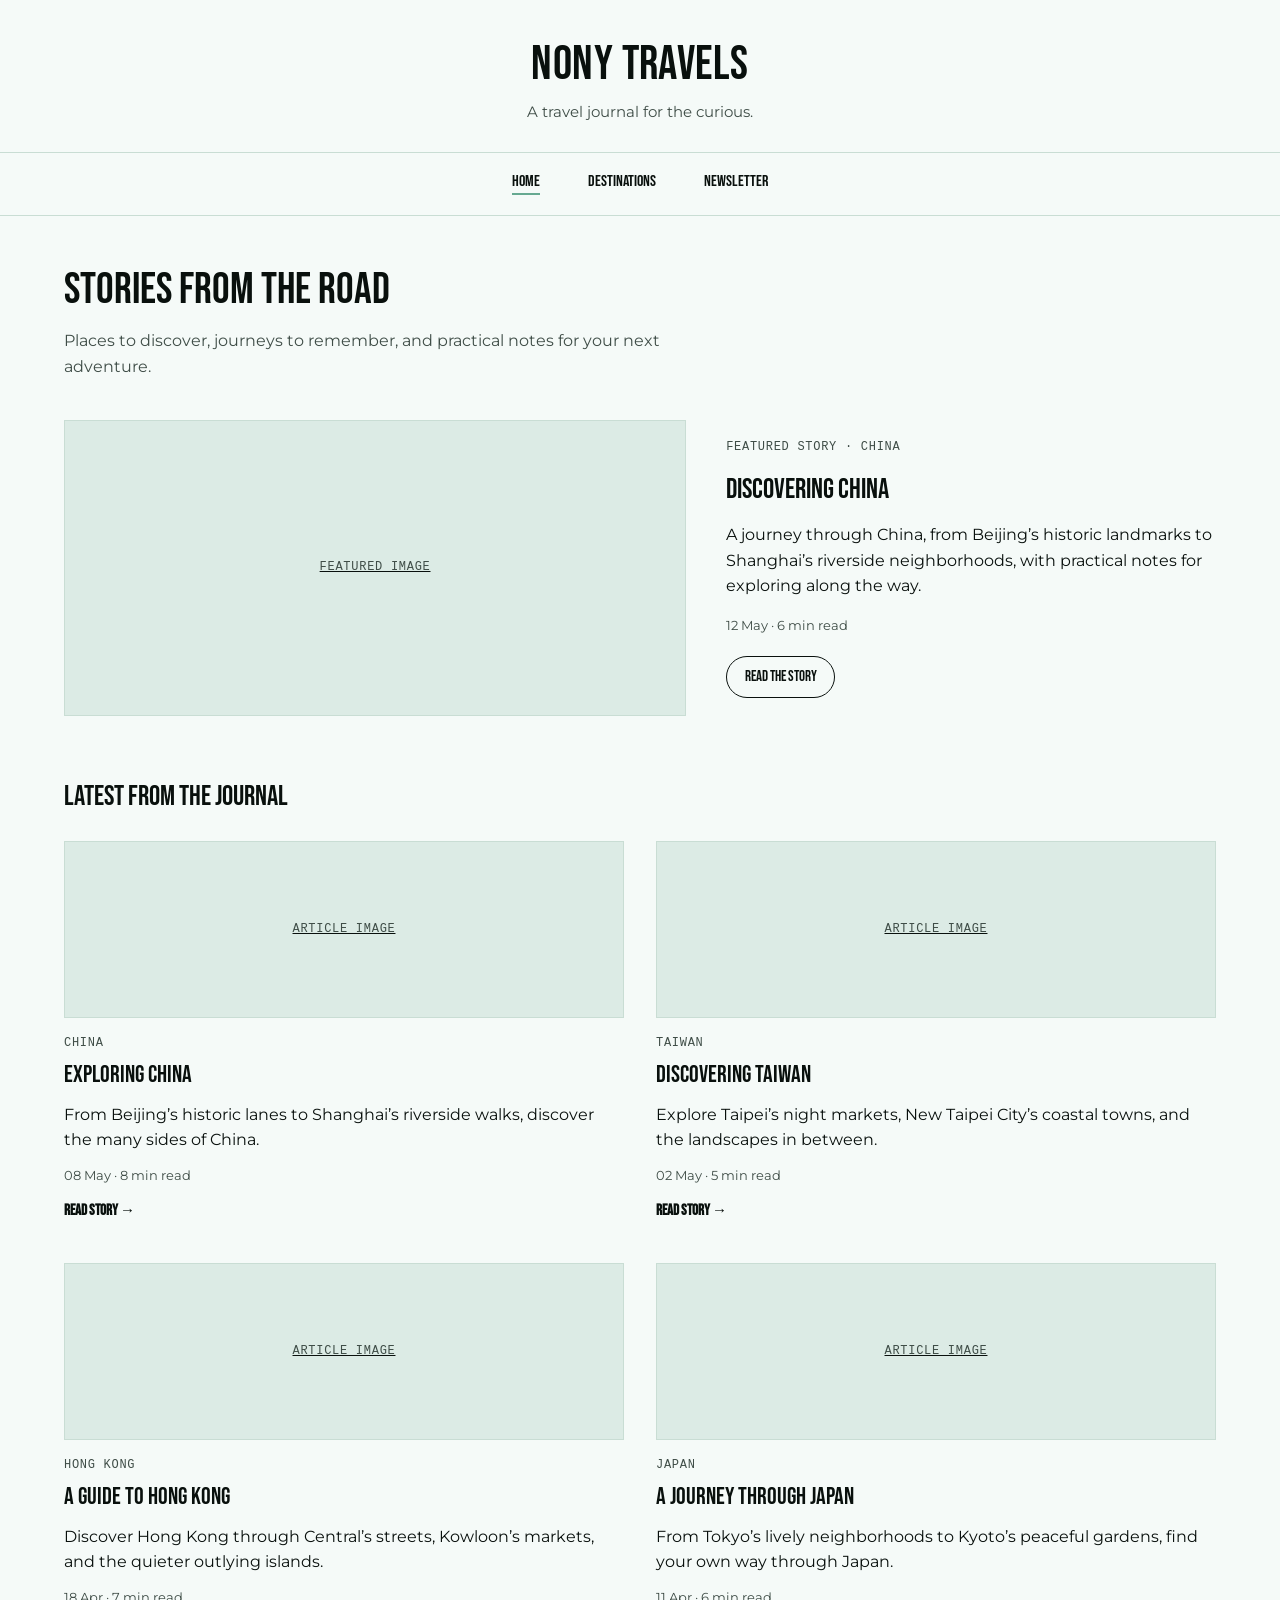
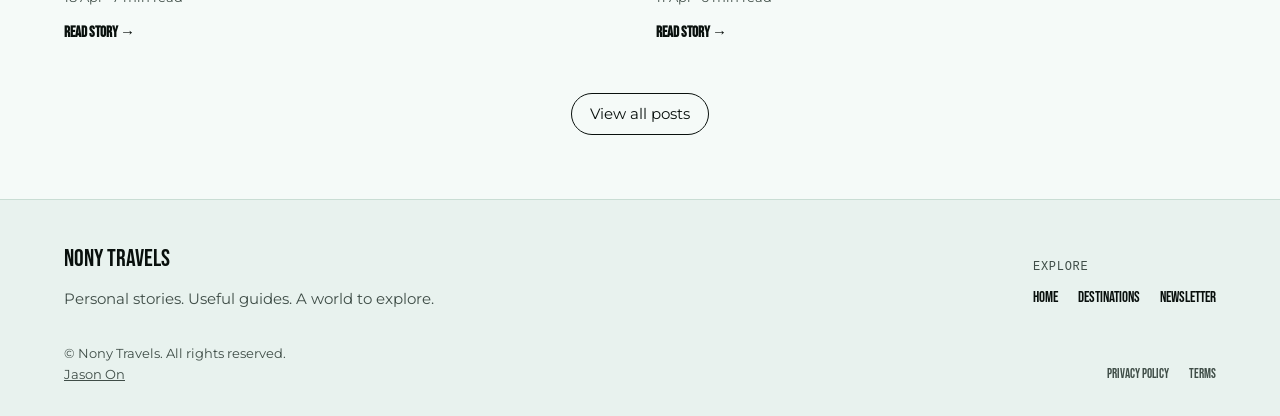
==== commit ba4595d7: "Add meta descriptions to travel pages for improved SEO" ====
--- a/index.html
+++ b/index.html
@@ -3,6 +3,7 @@
 <head>
     <meta charset="UTF-8">
     <meta name="viewport" content="width=device-width, initial-scale=1.0">
+    <meta name="description" content="Discover travel stories, destination guides, and practical tips for curious travelers exploring the world.">
     <title>Nony Travels | A travel journal for the curious</title>
     <link rel="stylesheet" href="travel.css">
     <script src="script.js" defer></script>
--- a/travel.css
+++ b/travel.css
@@ -176,7 +176,7 @@
 }
 
 .site-nav a[aria-current="page"] {
-	font-weight: 600;
+	font-weight: 400;
 	border-bottom-color: var(--color-primary);
 }
 
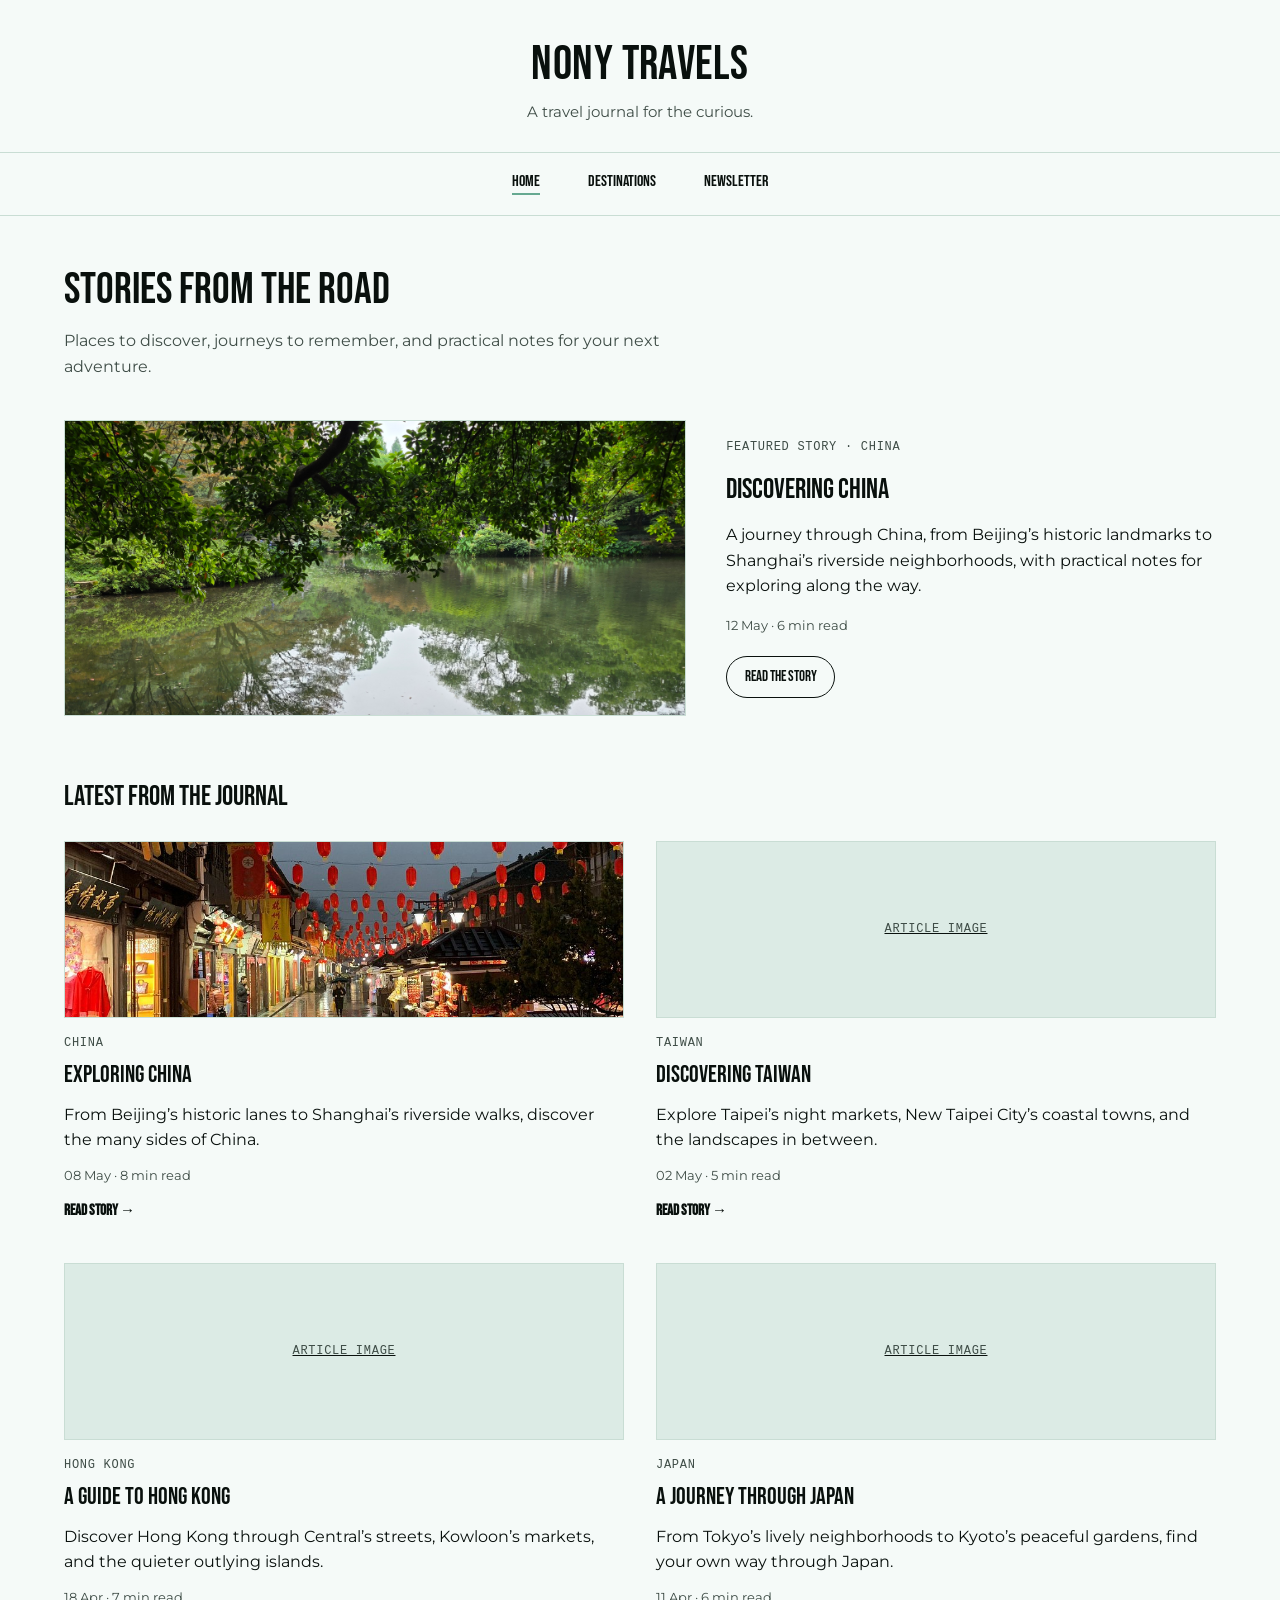
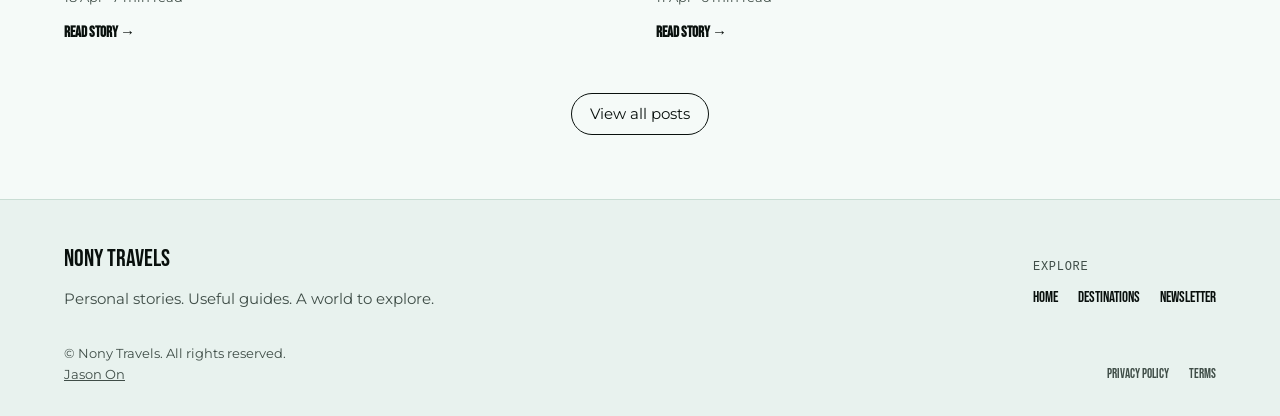
==== commit 286e34fb: "Enhance Taiwan travel page with detailed sections on preparation tips, cities, and local attractions" ====
--- a/index.html
+++ b/index.html
@@ -3,7 +3,6 @@
 <head>
     <meta charset="UTF-8">
     <meta name="viewport" content="width=device-width, initial-scale=1.0">
-    <meta name="description" content="Discover travel stories, destination guides, and practical tips for curious travelers exploring the world.">
     <title>Nony Travels | A travel journal for the curious</title>
     <link rel="stylesheet" href="travel.css">
     <script src="script.js" defer></script>
@@ -34,8 +33,8 @@
         <!-- Featured story -->
         <section class="featured" aria-labelledby="featured-title">
             <a href="china.html" aria-label="Read Discovering China">
-                <div class="placeholder placeholder-featured" role="img" aria-label="Featured image placeholder">
-                    Featured image
+                <div class="placeholder placeholder-featured">
+                    <img data-random-image="china" alt="">
                 </div>
             </a>
             <div class="featured-text">
@@ -56,8 +55,8 @@
             <div class="post-grid">
                 <article class="post">
                     <a href="china.html" aria-label="Read Exploring China">
-                        <div class="placeholder placeholder-article" role="img" aria-label="Exploring China article image">
-                            Article image
+                        <div class="placeholder placeholder-article">
+                            <img data-random-image="china" alt="" loading="lazy">
                         </div>
                     </a>
                     <p class="label">China</p>
--- a/travel.css
+++ b/travel.css
@@ -621,4 +621,517 @@
 
 .form-status[data-state="error"] {
 	color: #a12b2b;
-}+}
+
+
+/* Before You Visit accordion */
+.travel-accordion {
+    margin: 1.5rem 0;
+}
+
+.travel-accordion details {
+    border-bottom: 1px solid var(--color-line);
+}
+
+.travel-accordion summary {
+    display: flex;
+    justify-content: space-between;
+    align-items: center;
+    padding: 1rem 0;
+    cursor: pointer;
+    font-weight: 500;
+    list-style: none;
+}
+
+.travel-accordion summary::-webkit-details-marker {
+    display: none;
+}
+
+.travel-accordion summary::after {
+    content: "+";
+    font-size: 1.25rem;
+    transition: transform 0.2s ease;
+}
+
+.travel-accordion details[open] summary::after {
+    content: "−";
+}
+
+.travel-accordion summary:hover {
+    opacity: 0.7;
+}
+
+.accordion-content {
+    padding: 0 0 1rem;
+    line-height: 1.7;
+}
+
+.accordion-content p {
+    margin: 0;
+}
+
+
+
+/* Essential Apps */
+.essential-apps {
+    margin: 3rem 0;
+}
+
+.essential-apps > p {
+    margin-bottom: 1.5rem;
+}
+
+.apps-list {
+    display: grid;
+    grid-template-columns: repeat(2, minmax(0, 1fr));
+    gap: 1rem;
+}
+
+.app-item {
+    display: flex;
+    align-items: flex-start;
+    gap: 1rem;
+    padding: 1rem;
+    border: 1px solid var(--color-line);
+}
+
+.app-item img {
+    width: 64px;
+    height: 64px;
+    object-fit: contain;
+    border-radius: 14px;
+    flex-shrink: 0;
+}
+
+.app-info {
+    min-width: 0;
+}
+
+.app-info h3 {
+    margin-bottom: 0.35rem;
+}
+
+.app-info p {
+    margin: 0 0 0.65rem;
+    line-height: 1.5;
+}
+
+.app-links {
+    display: flex;
+    flex-wrap: wrap;
+    gap: 0.75rem;
+    font-size: 0.85rem;
+}
+
+.app-links a {
+    text-decoration: underline;
+    text-underline-offset: 3px;
+}
+
+@media (max-width: 600px) {
+    .apps-list {
+        grid-template-columns: 1fr;
+    }
+}
+
+/* Cities Headers section */
+.city-heading {
+	font-size: clamp(1.75rem, 3.5vw, 2.25rem);
+	margin: 2rem 0 0.5rem;
+	padding-bottom: 0.25rem;
+	border-bottom: 2px solid var(--color-accent);
+}
+
+.city-subheading {
+	font-size: clamp(1.25rem, 2.5vw, 1.5rem);
+	font-weight: 400;
+	margin: 1.25rem 0 0.5rem;
+}
+
+
+/* City photos: one image fills the row; two or three share it evenly */
+.photo-grid {
+    display: grid;
+    grid-template-columns: repeat(auto-fit, minmax(240px, 1fr));
+    gap: 1rem;
+    max-width: 800px;
+    margin: 0.5rem 0 1rem;
+}
+
+.photo-grid figure {
+    margin: 0;
+}
+
+.photo-grid img {
+    display: block;
+    width: 100%;
+    aspect-ratio: 16 / 9;
+    object-fit: cover;
+    border: 1px solid var(--color-line);
+}
+
+.photo-grid figcaption {
+    margin-top: 0.4rem;
+    font-family: "Montserrat", sans-serif;
+    font-size: 0.8125rem;
+    color: var(--color-muted);
+}
+
+/* Four photos: two by two */
+.photo-grid-four {
+    grid-template-columns: repeat(2, 1fr);
+}
+
+/* Three photos: three across */
+.photo-grid-three {
+    grid-template-columns: repeat(3, 1fr);
+}
+
+@media (max-width: 700px) {
+    .photo-grid-three {
+        grid-template-columns: repeat(2, 1fr);
+    }
+}
+
+@media (max-width: 480px) {
+    .photo-grid-four,
+    .photo-grid-three {
+        grid-template-columns: 1fr;
+    }
+}
+
+
+
+/* Page sidebar */
+@media (prefers-reduced-motion: no-preference) {
+	html {
+		scroll-behavior: smooth;
+	}
+}
+
+.page-layout {
+	display: grid;
+	grid-template-columns: 14rem minmax(0, 1fr);
+	gap: 3rem;
+	align-items: start;
+	margin-top: 2rem;
+}
+
+/* Hidden until the script has built the links */
+.page-nav:not(.is-ready) {
+	display: none;
+}
+
+.page-nav {
+	position: sticky;
+	top: 1rem;
+	max-height: calc(100vh - 2rem);
+	overflow-y: auto;
+	padding: 1rem;
+	border: 1px solid var(--color-line);
+	border-radius: 12px;
+}
+
+.page-nav summary {
+	margin-bottom: 0.75rem;
+	padding-bottom: 0.5rem;
+	border-bottom: 1px solid var(--color-line);
+	font-size: 1.25rem;
+	cursor: pointer;
+}
+
+.page-nav li {
+	margin: 0.35rem 0;
+}
+
+.page-nav a {
+	text-decoration: none;
+	border-bottom: 2px solid transparent;
+}
+
+.page-nav a:hover {
+	border-bottom-color: var(--color-accent);
+}
+
+/* Attractions nested under each city */
+.page-nav ul ul {
+	margin: 0.25rem 0 0.6rem 0.4rem;
+	padding-left: 0.75rem;
+	border-left: 1px solid var(--color-line);
+}
+
+.page-nav ul ul a {
+	font-size: 0.9rem;
+	color: var(--color-muted);
+}
+
+/* Headings stop a little below the top edge when jumped to */
+.page-content :is(h2, h3, h4) {
+	scroll-margin-top: 1rem;
+}
+
+@media (max-width: 800px) {
+	.page-layout {
+		grid-template-columns: 1fr;
+		gap: 1.5rem;
+	}
+
+	.page-nav {
+		position: static;
+		max-height: none;
+		overflow: visible;
+		padding: 0.75rem 1rem;
+		border: 1px solid var(--color-line);
+	}
+
+	.page-nav summary {
+		margin-bottom: 0;
+		padding-bottom: 0;
+		border-bottom: 0;
+	}
+
+	.page-nav[open] summary {
+		margin-bottom: 0.75rem;
+		padding-bottom: 0.5rem;
+		border-bottom: 1px solid var(--color-line);
+	}
+}
+
+
+
+/* Back to top button */
+.back-to-top {
+	display: flex;
+	align-items: center;
+	gap: 0.4rem;
+	width: fit-content;
+	margin: 3rem auto 0;
+	padding: 0.5rem 1.1rem;
+	border: 1px solid var(--color-text);
+	border-radius: 999px;
+	font: inherit;
+	font-size: 1rem;
+	color: inherit;
+	background: transparent;
+	cursor: pointer;
+	transition: background-color 0.15s ease;
+}
+
+.back-to-top:hover {
+	background-color: var(--color-secondary);
+}
+
+.back-to-top:focus-visible {
+	outline: 3px solid var(--color-primary);
+	outline-offset: 3px;
+}
+
+
+/* ---------- Destination cards ---------- */
+.destination-grid {
+	display: grid;
+	grid-template-columns: repeat(2, minmax(0, 1fr));
+	gap: 2rem;
+	margin-top: 2rem;
+}
+
+.destination-card {
+	overflow: hidden;
+	background-color: var(--color-footer);
+	border: 1px solid var(--color-line);
+	border-radius: 12px;
+}
+
+.destination-card article {
+	display: flex;
+	flex-direction: column;
+	height: 100%;
+}
+
+.destination-body {
+	display: flex;
+	flex: 1;
+	flex-direction: column;
+	align-items: flex-start;
+	gap: 0.75rem;
+	padding: 1.25rem 1.5rem 1.5rem;
+}
+
+.destination-body h3 {
+	font-size: 1.75rem;
+}
+
+.destination-body .button {
+	margin-top: auto;
+}
+
+/* Photo area at the top of each card */
+.destination-card .slideshow {
+	max-width: none;
+	margin: 0;
+}
+
+.destination-card .slide img {
+	border: 0;
+	border-bottom: 1px solid var(--color-line);
+}
+
+.destination-placeholder {
+	aspect-ratio: 16 / 9;
+	border: 0;
+	border-bottom: 1px solid var(--color-line);
+}
+
+/* ---------- Slideshow (controls sit on top of the photo) ---------- */
+.slideshow {
+	position: relative;
+	max-width: 800px;
+	margin: 0.75rem 0 1rem;
+}
+
+.slide {
+	margin: 0;
+}
+
+.slide img {
+	display: block;
+	width: 100%;
+	aspect-ratio: 16 / 9;
+	object-fit: cover;
+	border: 1px solid var(--color-line);
+}
+
+.slide figcaption {
+	margin-top: 0.5rem;
+	font-family: "Montserrat", sans-serif;
+	font-size: 0.875rem;
+	color: var(--color-muted);
+}
+
+/* Controls only appear once the script has set the slideshow up */
+.slideshow:not(.is-ready) .slideshow-controls {
+	display: none;
+}
+
+.slideshow-controls {
+	position: absolute;
+	inset: 0;
+	pointer-events: none; /* clicks pass through to the photo except on the controls */
+}
+
+.slideshow-controls button,
+.slideshow-controls .slide-count {
+	pointer-events: auto;
+	border: 1px solid var(--color-text);
+	color: var(--color-text);
+	background-color: rgba(245, 250, 248, 0.92);
+}
+
+.slideshow-controls button {
+	font: inherit;
+	cursor: pointer;
+	transition: background-color 0.15s ease;
+}
+
+.slideshow-controls button:hover {
+	background-color: var(--color-secondary);
+}
+
+.slideshow-controls button:focus-visible {
+	outline: 3px solid var(--color-primary);
+	outline-offset: 3px;
+}
+
+.slideshow-controls .slide-prev,
+.slideshow-controls .slide-next {
+	position: absolute;
+	top: 50%;
+	display: flex;
+	align-items: center;
+	justify-content: center;
+	width: 2.75rem;
+	height: 2.75rem;
+	padding: 0;
+	border-radius: 50%;
+	font-size: 1.25rem;
+	transform: translateY(-50%);
+}
+
+.slideshow-controls .slide-prev {
+	left: 0.75rem;
+}
+
+.slideshow-controls .slide-next {
+	right: 0.75rem;
+}
+
+.slideshow-controls .slide-center {
+	position: absolute;
+	bottom: 0.75rem;
+	left: 50%;
+	display: flex;
+	align-items: center;
+	gap: 0.5rem;
+	transform: translateX(-50%);
+}
+
+.slideshow-controls .slide-count {
+	padding: 0.2rem 0.75rem;
+	border-radius: 999px;
+	font-size: 0.8125rem;
+}
+
+.slideshow-controls .slide-toggle {
+	padding: 0.2rem 0.9rem;
+	border-radius: 999px;
+	font-size: 0.9375rem;
+}
+
+@media (max-width: 800px) {
+	.destination-grid {
+		grid-template-columns: 1fr;
+	}
+}
+
+
+/* Tinted panel for the practical guide (trial on china.html) */
+.content {
+	margin-bottom: 3rem;
+	padding: 1.5rem;
+	background-color: var(--color-footer);
+	border: 1px solid var(--color-line);
+	border-radius: 12px;
+}
+
+/* App cards keep the page background so they still read as cards inside the panel */
+.content .app-item {
+	background-color: var(--color-background);
+}
+
+/* The panel's own padding provides the bottom space */
+.content .essential-apps {
+	margin-bottom: 0;
+}
+
+@media (max-width: 600px) {
+	.content {
+		padding: 1rem;
+	}
+}
+
+/* Photos inside the home page image boxes */
+.placeholder-featured,
+.placeholder-article {
+	position: relative;
+	overflow: hidden;
+}
+
+.placeholder-featured img,
+.placeholder-article img {
+	position: absolute;
+	inset: 0;
+	width: 100%;
+	height: 100%;
+	object-fit: cover;
+}
+
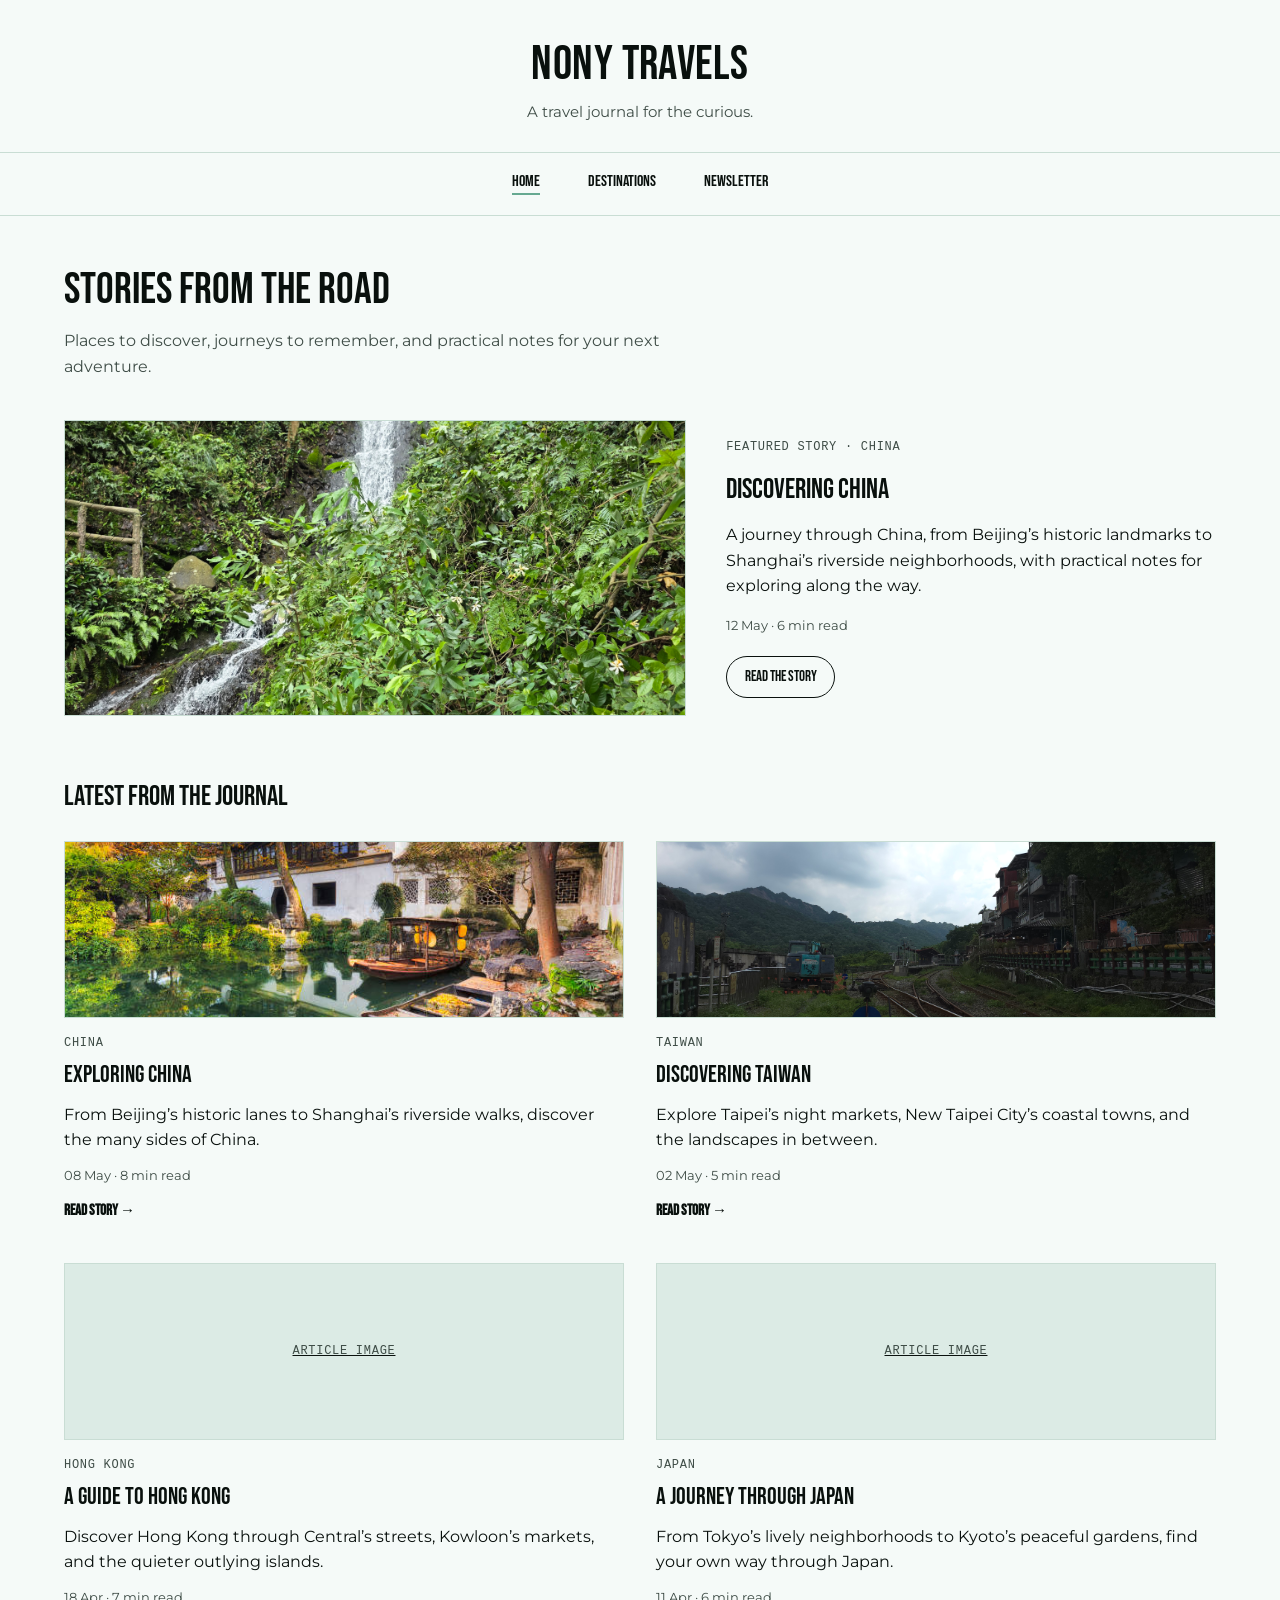
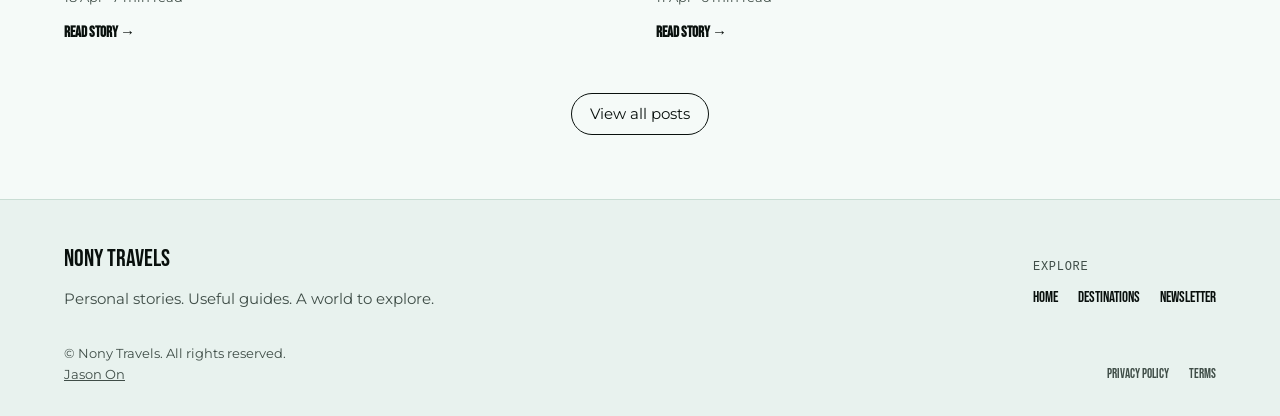
==== commit add1cb65: "Update Taiwan article image to use dynamic loading and remove unused photo reference in script" ====
--- a/index.html
+++ b/index.html
@@ -68,8 +68,8 @@
 
                 <article class="post">
                     <a href="taiwan.html" aria-label="Read Discovering Taiwan">
-                        <div class="placeholder placeholder-article" role="img" aria-label="Discovering Taiwan article image">
-                            Article image
+                        <div class="placeholder placeholder-article">
+                            <img data-random-image="taiwan" alt="" loading="lazy">
                         </div>
                     </a>
                     <p class="label">Taiwan</p>
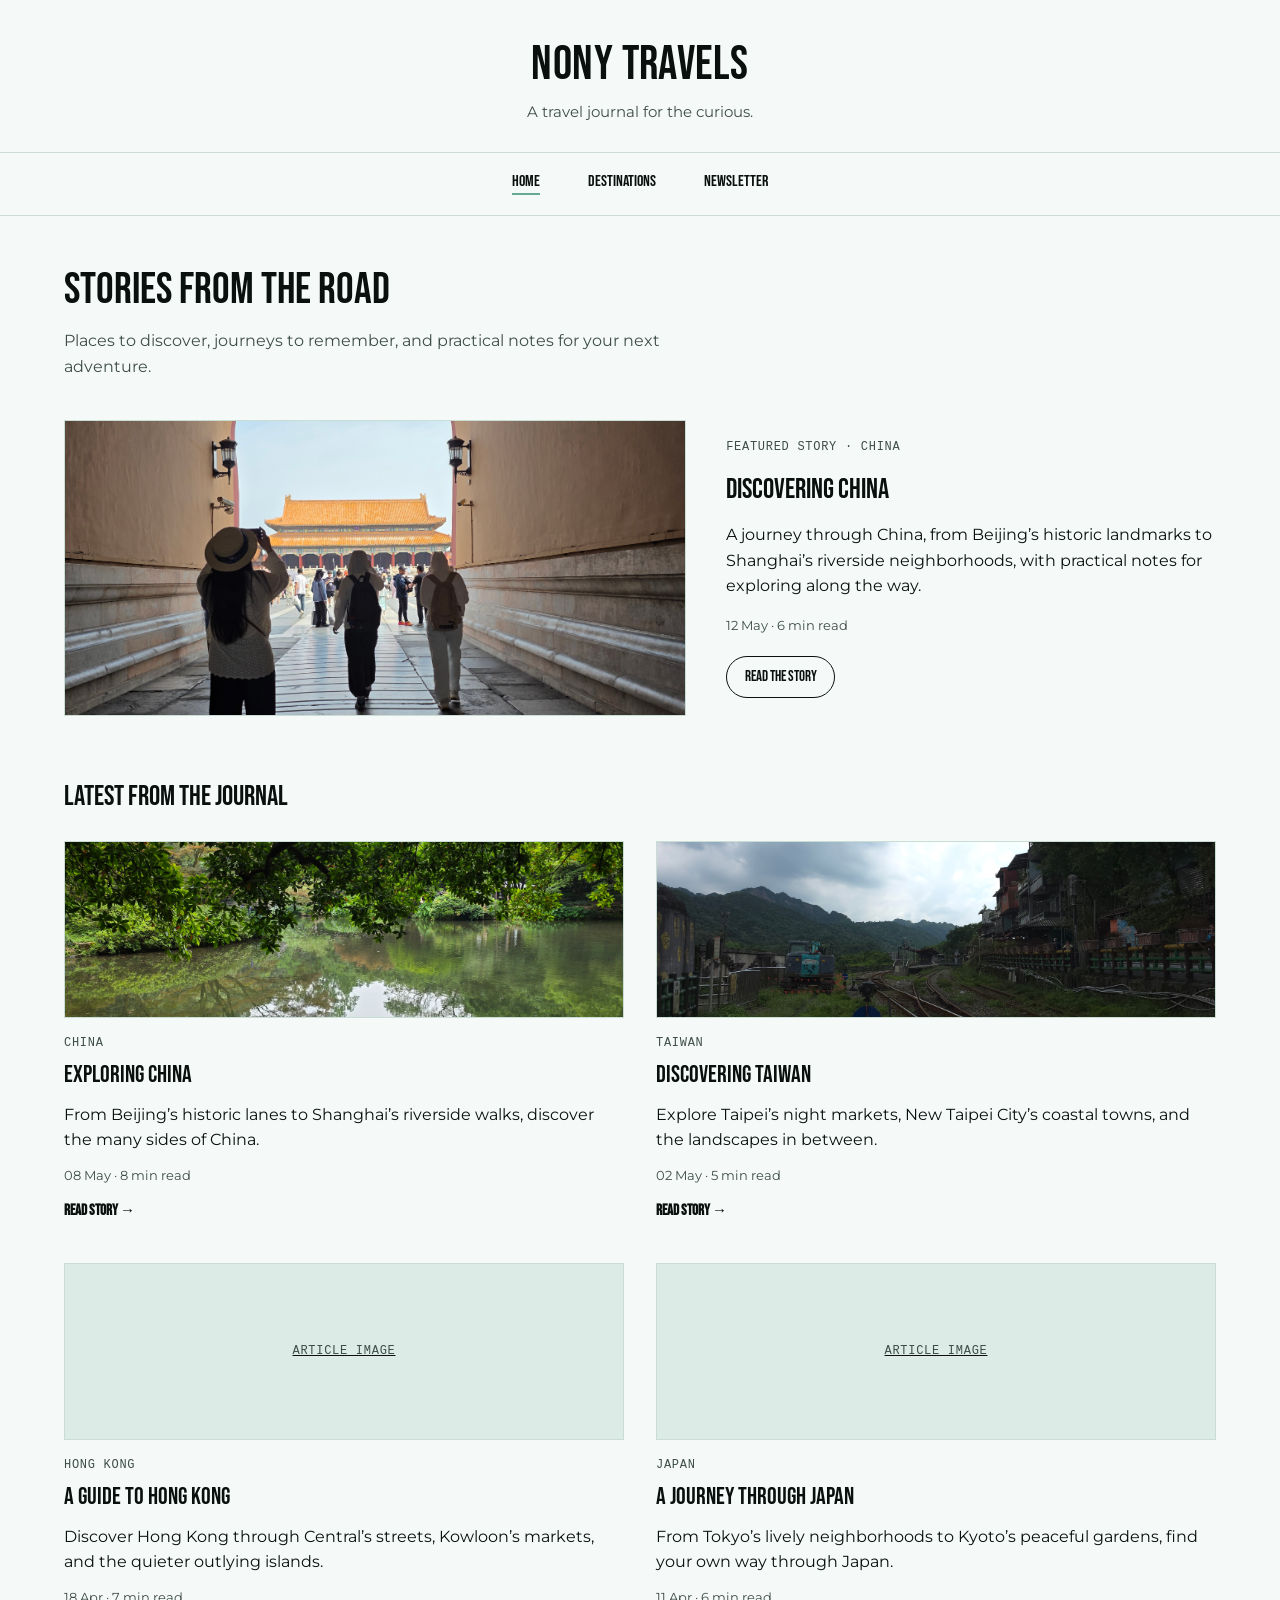
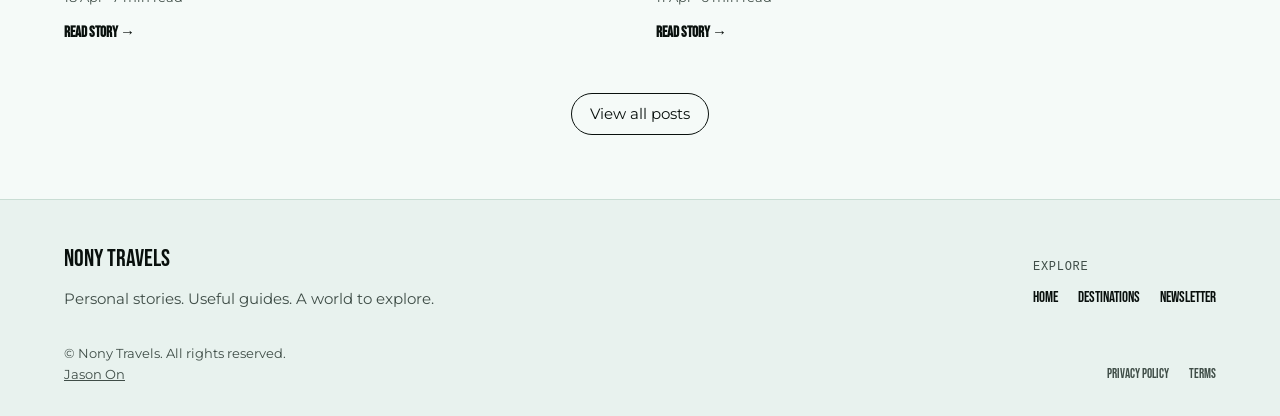
==== commit 10cfe5bd: "Add meta description for improved SEO and clarity" ====
--- a/index.html
+++ b/index.html
@@ -3,6 +3,7 @@
 <head>
     <meta charset="UTF-8">
     <meta name="viewport" content="width=device-width, initial-scale=1.0">
+    <meta name="description" content="A travel journal for the curious. Personal stories, useful guides, and a world to explore.">
     <title>Nony Travels | A travel journal for the curious</title>
     <link rel="stylesheet" href="travel.css">
     <script src="script.js" defer></script>
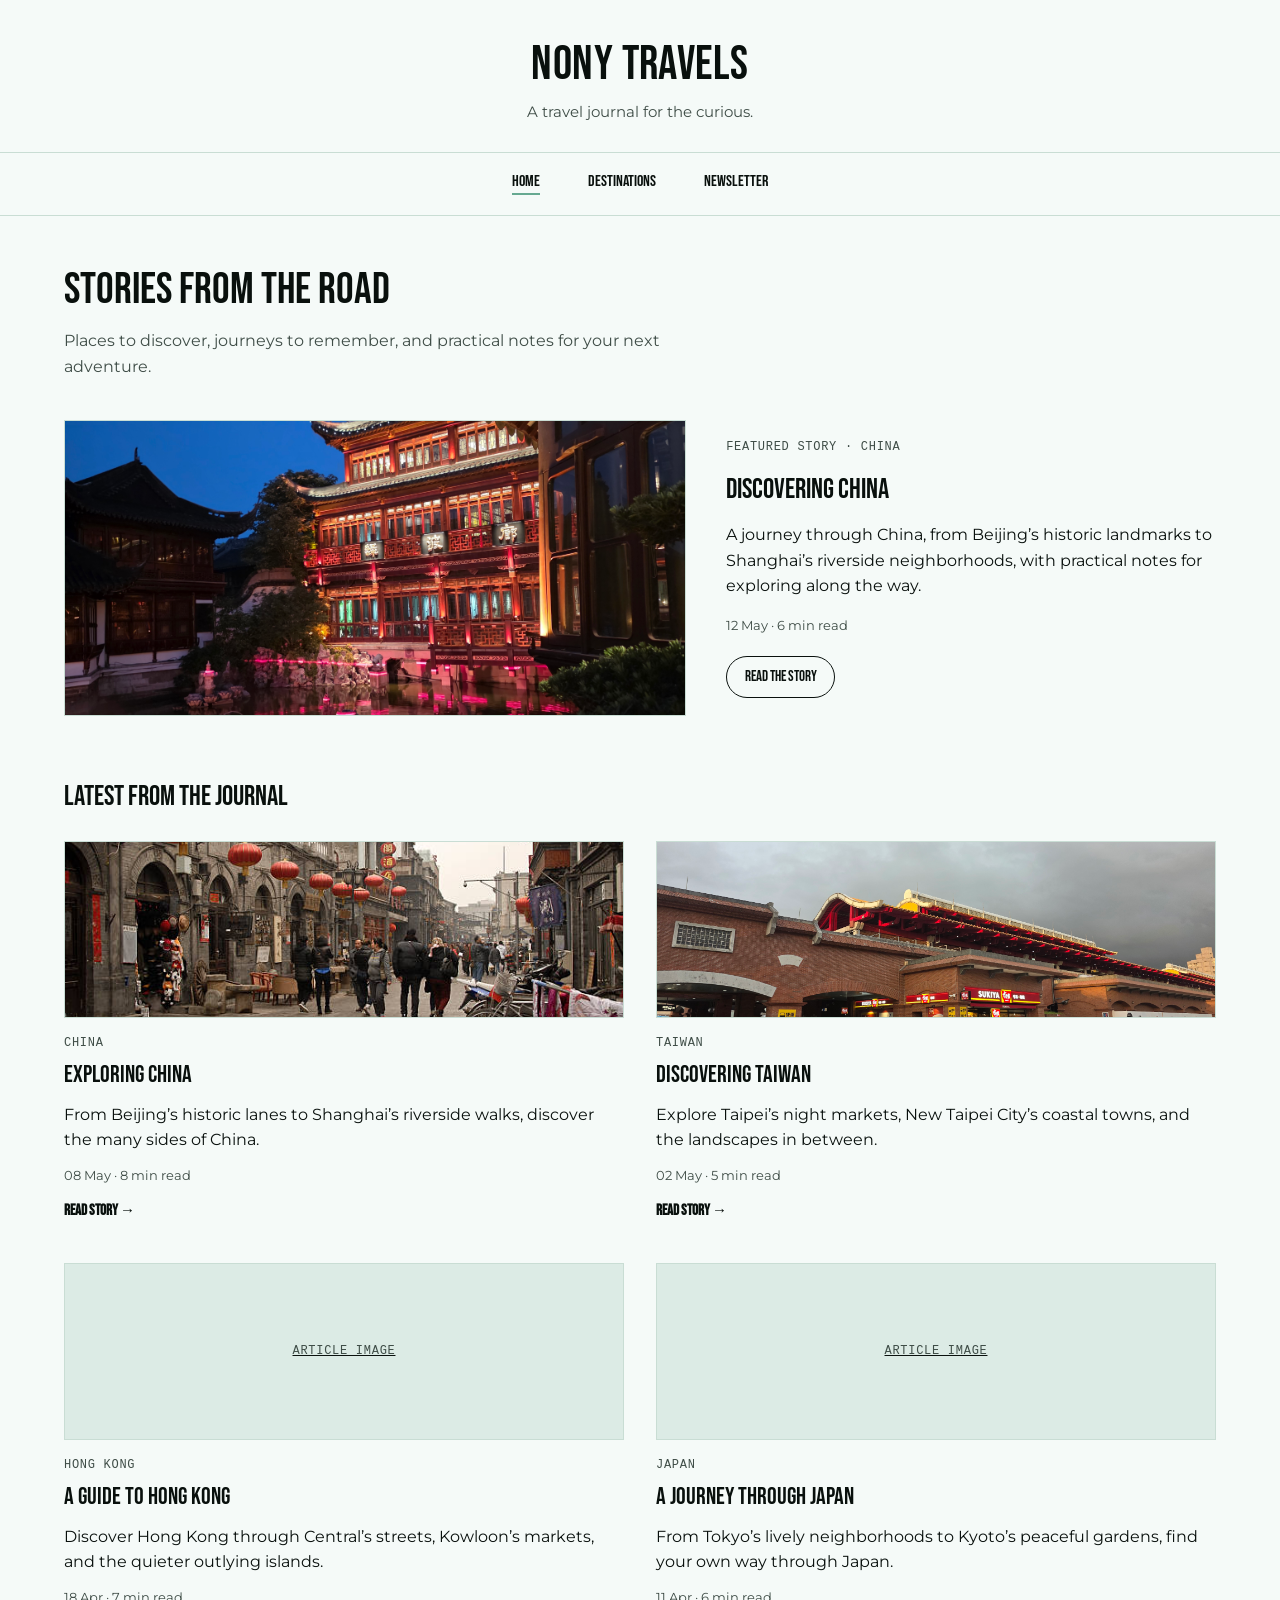
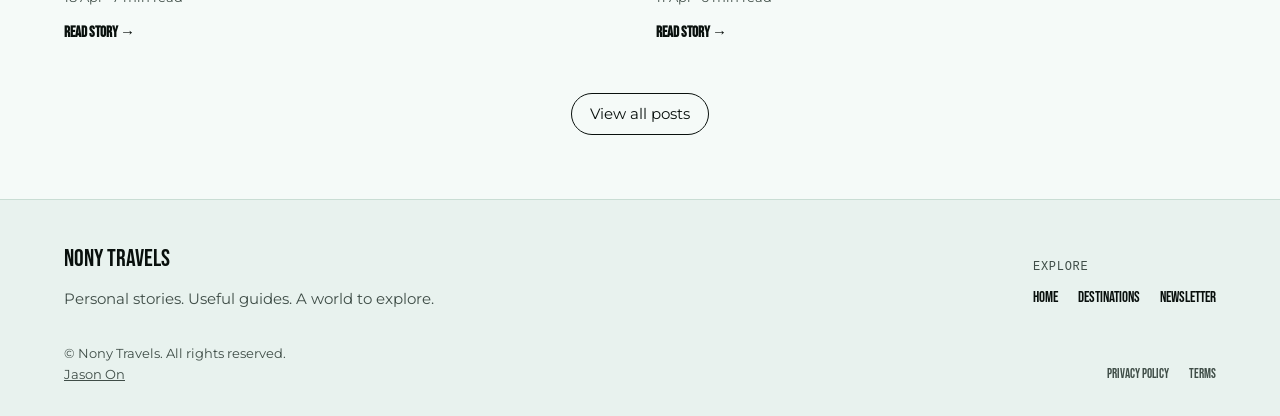
==== commit 7f58e2d2: "Update images in index.html for featured and article sections to enhance visual appeal" ====
--- a/index.html
+++ b/index.html
@@ -35,7 +35,7 @@
         <section class="featured" aria-labelledby="featured-title">
             <a href="china.html" aria-label="Read Discovering China">
                 <div class="placeholder placeholder-featured">
-                    <img data-random-image="china" alt="">
+                    <img src="greatwall.jpg" data-random-image="china" alt="">
                 </div>
             </a>
             <div class="featured-text">
@@ -57,7 +57,7 @@
                 <article class="post">
                     <a href="china.html" aria-label="Read Exploring China">
                         <div class="placeholder placeholder-article">
-                            <img data-random-image="china" alt="" loading="lazy">
+                            <img src="greatwall.jpg" data-random-image="china" alt="" loading="lazy">
                         </div>
                     </a>
                     <p class="label">China</p>
@@ -70,7 +70,7 @@
                 <article class="post">
                     <a href="taiwan.html" aria-label="Read Discovering Taiwan">
                         <div class="placeholder placeholder-article">
-                            <img data-random-image="taiwan" alt="" loading="lazy">
+                            <img src="taipei101.jpg" data-random-image="taiwan" alt="" loading="lazy">
                         </div>
                     </a>
                     <p class="label">Taiwan</p>
